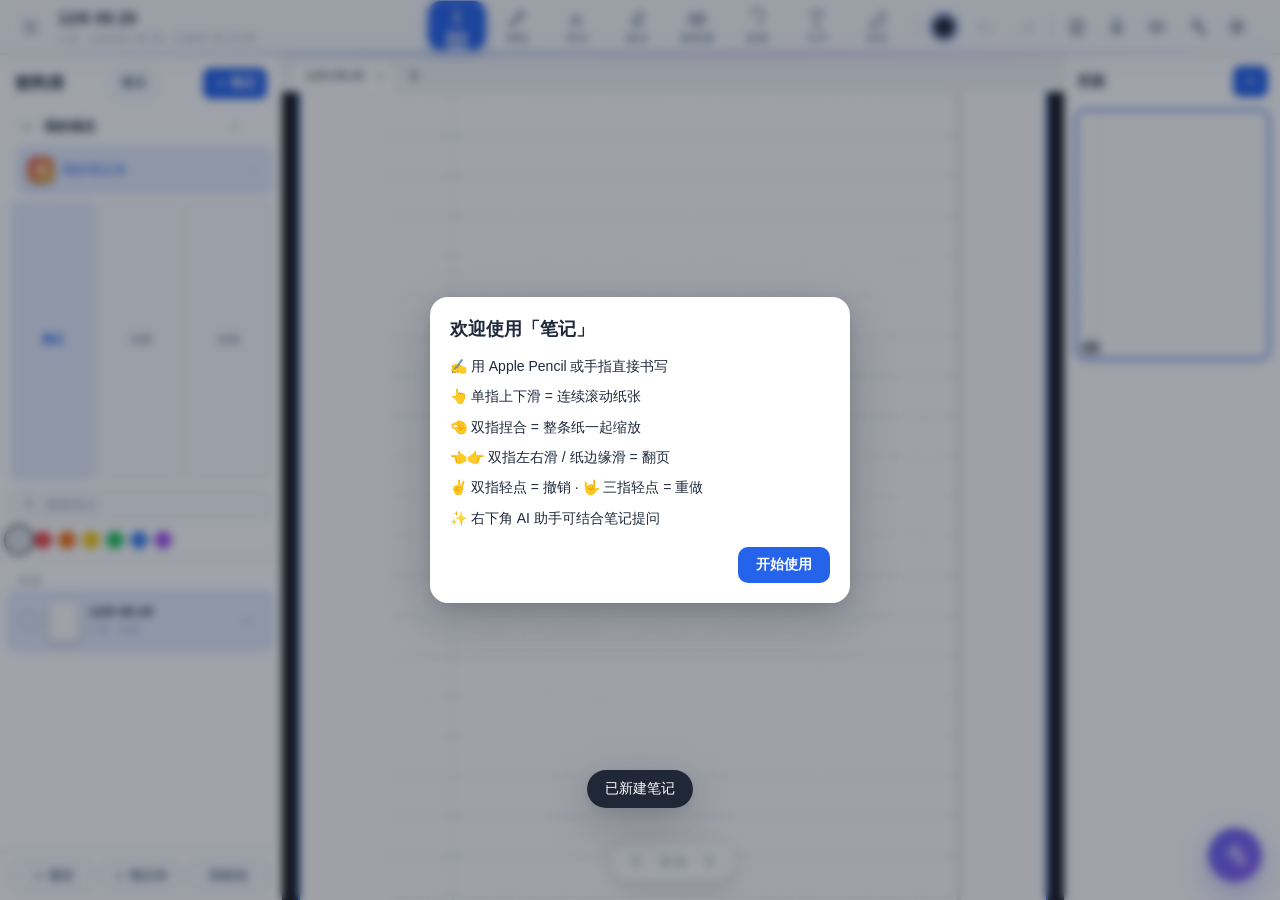
==== index.html @ 60ecf098 "v5.77 深入 Notability：导出当前页为 PDF" ====
<!DOCTYPE html>
<html lang="zh-CN">
<head>
<meta charset="UTF-8">
<meta name="viewport" content="width=device-width, initial-scale=1, maximum-scale=1, user-scalable=no, viewport-fit=cover">
<meta name="apple-mobile-web-app-capable" content="yes">
<meta name="mobile-web-app-capable" content="yes">
<meta name="apple-mobile-web-app-status-bar-style" content="black-translucent">
<meta name="apple-mobile-web-app-title" content="笔记">
<meta name="theme-color" content="#1e293b">
<link rel="manifest" href="manifest.webmanifest">
<link rel="apple-touch-icon" href="icons/apple-touch-icon.png">
<link rel="icon" type="image/svg+xml" href="icons/icon.svg">
<link rel="apple-touch-startup-image" media="(orientation: landscape) and (device-width: 1024px) and (device-height: 768px) and (-webkit-device-pixel-ratio: 2)" href="icons/splash-2048x1536.png">
<link rel="apple-touch-startup-image" media="(orientation: portrait) and (device-width: 768px) and (device-height: 1024px) and (-webkit-device-pixel-ratio: 2)" href="icons/splash-1536x2048.png">
<link rel="apple-touch-startup-image" media="(orientation: landscape) and (device-width: 1112px) and (device-height: 834px) and (-webkit-device-pixel-ratio: 2)" href="icons/splash-2224x1668.png">
<link rel="apple-touch-startup-image" media="(orientation: portrait) and (device-width: 834px) and (device-height: 1112px) and (-webkit-device-pixel-ratio: 2)" href="icons/splash-1668x2224.png">
<link rel="apple-touch-startup-image" media="(orientation: landscape) and (device-width: 1194px) and (device-height: 834px) and (-webkit-device-pixel-ratio: 2)" href="icons/splash-2388x1668.png">
<link rel="apple-touch-startup-image" media="(orientation: portrait) and (device-width: 834px) and (device-height: 1194px) and (-webkit-device-pixel-ratio: 2)" href="icons/splash-1668x2388.png">
<link rel="apple-touch-startup-image" media="(orientation: landscape) and (device-width: 1366px) and (device-height: 1024px) and (-webkit-device-pixel-ratio: 2)" href="icons/splash-2732x2048.png">
<link rel="apple-touch-startup-image" media="(orientation: portrait) and (device-width: 1024px) and (device-height: 1366px) and (-webkit-device-pixel-ratio: 2)" href="icons/splash-2048x2732.png">
<title>笔记 · 精美手写笔记</title>
<link rel="stylesheet" href="css/app.css">
</head>
<body>
<div id="app" class="app">
  <!-- ============ 顶部工具栏 ============ -->
  <header id="topbar" class="topbar">
    <div class="tb-left">
      <button id="btnLibrary" class="icon-btn" title="资料库" aria-label="资料库">
        <svg viewBox="0 0 24 24" class="ic"><path d="M4.5 6.5h15M4.5 12h11M4.5 17.5h15"/></svg>
      </button>
      <div class="tb-title">
        <div id="titleNote" class="note-title" contenteditable="false" spellcheck="false">未命名笔记</div>
        <div id="titleMeta" class="note-meta"></div>
      </div>
    </div>

    <div class="tb-tools">
      <div id="toolGroup" class="tool-group">
        <button class="tool-btn active" data-tool="ballpen" title="圆珠笔" aria-label="圆珠笔">
          <svg viewBox="0 0 24 24" class="ic"><circle cx="12" cy="5.4" r="1.5"/><path d="M12 7.4v11.2m0 0l-2.8-2.8m2.8 2.8l2.8-2.8"/></svg>
          <span class="tool-name">圆珠</span>
        </button>
        <button class="tool-btn" data-tool="pen" title="钢笔" aria-label="钢笔">
          <svg viewBox="0 0 24 24" class="ic"><path d="M4.2 19.8l1.3-4.1L16.6 4.6a2 2 0 0 1 2.8 2.8L8.3 18.5l-4.1 1.3z"/><path d="M14.8 6.7l2.5 2.5"/></svg>
          <span class="tool-name">钢笔</span>
        </button>
        <button class="tool-btn" data-tool="highlighter" title="荧光笔" aria-label="荧光笔">
          <svg viewBox="0 0 24 24" class="ic"><path d="M5.5 19l5.5-11 5.5 11M8 15h8"/></svg>
          <span class="tool-name">荧光</span>
        </button>
        <button class="tool-btn" data-tool="eraser" title="橡皮擦" aria-label="橡皮擦">
          <svg viewBox="0 0 24 24" class="ic"><path d="M15.4 4.6l4 4-9.4 9.4-4-4zM9.8 19h9.2"/></svg>
          <span class="tool-name">橡皮</span>
        </button>
        <button class="tool-btn" data-tool="pixelEraser" title="像素橡皮" aria-label="像素橡皮">
          <svg viewBox="0 0 24 24" class="ic"><path d="M4.5 7h9.5v5.5H4.5zM14 7h5.5v5.5H14zM4.5 12.5h6v5.5h-6zM10.5 12.5H19.5V18h-9z"/></svg>
          <span class="tool-name">像素擦</span>
        </button>
        <button class="tool-btn" data-tool="lasso" title="套索" aria-label="套索">
          <svg viewBox="0 0 24 24" class="ic"><path d="M4.8 8a7.2 7.2 0 0 1 14.4 0c0 3.5-2.3 6.4-5.4 7.1V18"/></svg>
          <span class="tool-name">套索</span>
        </button>
        <button class="tool-btn" data-tool="text" title="文字" aria-label="文字">
          <svg viewBox="0 0 24 24" class="ic"><path d="M5 6.8V4.8h14v2M12 4.8v14.4M8.6 19.2h6.8"/></svg>
          <span class="tool-name">文字</span>
        </button>
        <button class="tool-btn" data-tool="shape" title="形状" aria-label="形状">
          <svg viewBox="0 0 24 24" class="ic"><path d="M4.5 19.5L19.5 4.5M4.5 19.5H17M19.5 4.5V17"/></svg>
          <span class="tool-name">形状</span>
        </button>
      </div>
      <div class="tb-actions">
        <span class="tb-divider"></span>
        <button id="btnColor" class="color-btn" title="颜色与粗细" aria-label="颜色与粗细">
          <span class="color-dot" id="colorDot"></span>
        </button>
        <button id="btnUndo" class="icon-btn" title="撤销" aria-label="撤销" disabled>
          <svg viewBox="0 0 24 24" class="ic"><path d="M8.5 6.5L4 12l4.5 5.5M4.5 12h8.5a6 6 0 0 1 6 6"/></svg>
        </button>
        <button id="btnRedo" class="icon-btn" title="重做" aria-label="重做" disabled>
          <svg viewBox="0 0 24 24" class="ic"><path d="M15.5 6.5L20 12l-4.5 5.5M19.5 12H11a6 6 0 0 0-6 6"/></svg>
        </button>
        <span class="tb-divider"></span>
        <button id="btnPages" class="icon-btn" title="页面缩略图" aria-label="页面缩略图">
          <svg viewBox="0 0 24 24" class="ic"><rect x="5.5" y="4.5" width="13" height="15" rx="2.2"/><path d="M9.5 9.5h5M9.5 13.5h5M9.5 17h3"/></svg>
        </button>
        <button id="btnRec" class="icon-btn" title="录音" aria-label="录音">
          <svg viewBox="0 0 24 24" class="ic"><rect x="9" y="3.5" width="6" height="11.5" rx="3"/><path d="M5.5 11.5a6.5 6.5 0 0 0 13 0M12 18.5V21"/></svg>
        </button>
        <button id="btnReadQuick" class="icon-btn" title="朗读当前页" aria-label="朗读当前页">
          <svg viewBox="0 0 24 24" class="ic"><path d="M4 9h3l4-4v14l-4-4H4zM15 9.5a3.5 3.5 0 0 1 0 5M17.5 7a7 7 0 0 1 0 10"/></svg>
        </button>
        <button id="btnMarkup" class="icon-btn" title="批注模式" aria-label="批注模式">
          <svg viewBox="0 0 24 24" class="ic"><path d="M12 3l1.8 4.7L18.5 9.5l-4.7 1.8L12 16l-1.8-4.7L5.5 9.5l4.7-1.8z"/><path d="M18.5 15l.8 2 2 .8-2 .8-.8 2-.8-2-2-.8 2-.8z"/></svg>
        </button>
        <div class="tb-menu-wrap">
          <button id="btnMore" class="icon-btn" title="设置" aria-label="设置">
            <svg viewBox="0 0 24 24" class="ic"><circle cx="12" cy="12" r="4.9"/><circle cx="12" cy="12" r="1.6"/><path d="M12 3v1.9M12 19.1V21M3 12h1.9M19.1 12H21M5.2 5.2l1.3 1.3M17.5 17.5l1.3 1.3M18.8 5.2l-1.3 1.3M6.5 17.5l-1.3 1.3"/></svg>
          </button>
          
        </div>
      </div>
    </div>
      <div class="tb-user-wrap">
        <button id="btnUser" class="icon-btn" title="账户" aria-label="账户">
          <svg viewBox="0 0 24 24" class="ic"><circle cx="12" cy="8.2" r="3.8"/><path d="M4.8 20.2c.7-3.5 3.7-5.4 7.2-5.4s6.5 1.9 7.2 5.4"/></svg>
        </button>
        <div id="userMenu" class="menu hidden">
          <div class="user-info"><span class="user-name" id="userName"></span><span class="user-sub" id="userSub">未登录</span></div>
          <button class="menu-item" data-auth-action="login">登录 / 注册</button>
          <button class="menu-item" data-auth-action="logout">退出登录</button>
        </div>
      </div>
  </header>

  <!-- ============ 主体 ============ -->
  <div id="main" class="main">

    <!-- 资料库侧栏 -->
    <aside id="library" class="library hidden-mobile">
      <div class="lib-head">
        <span class="lib-title">资料库</span>
        <button id="btnRecent" class="mini-btn" title="最近笔记">最近</button>
        <button id="btnNewNote" class="mini-btn primary" title="新建笔记">＋ 笔记</button>
      </div>
      <div id="subjectList" class="subject-list"></div>
      <div id="noteSort" class="seg note-sort"></div>
      <div class="note-search-wrap"><svg viewBox="0 0 24 24" class="ic"><circle cx="11" cy="11" r="6.5"/><path d="M16 16l4.6 4.6"/></svg><input id="noteSearch" type="search" placeholder="搜索笔记" autocomplete="off"></div>
      <div id="tagFilter" class="tag-filter"></div>
      <div id="noteList" class="note-list"></div>
      <div class="lib-foot">
        <button id="btnNewSubject" class="mini-btn">＋ 项目</button>
        <button id="btnNewNotebook" class="mini-btn">＋ 笔记本</button>
        <button id="btnTrash" class="mini-btn">回收站</button>
      </div>
    </aside>

    <!-- 画布区 -->
    <section id="canvas-area" class="canvas-area">
      <div id="noteTabs" class="note-tabs hidden"></div>
      <div id="favoritesBar" class="favorites-bar hidden">
        <div id="favList" class="fav-list"></div>
        <button id="favAdd" class="fav-add" title="收藏当前工具" aria-label="收藏当前工具"><svg viewBox="0 0 24 24" class="ic"><path d="M12 5.5v13M5.5 12h13"/></svg></button>
        <button id="favEdit" class="fav-add" title="编辑收藏（点击可删除）" aria-label="编辑收藏"><svg viewBox="0 0 24 24" class="ic"><path d="M4 20h4l10.5-10.5a2.1 2.1 0 0 0-3-3L5 17zM13.5 6.5l3 3"/></svg></button>
      </div>
      <div id="paperHolder" class="paper-holder">
        <canvas id="viewCanvas"></canvas>
        <div id="textLayer" class="text-layer"></div>
      </div>
      <div id="emptyState" class="empty-state hidden">
        <div class="empty-icon"><svg viewBox="0 0 24 24" class="ic"><path d="M4.2 19.8l1.3-4.1L16.6 4.6a2 2 0 0 1 2.8 2.8L8.3 18.5l-4.1 1.3z"/><path d="M14.8 6.7l2.5 2.5"/></svg></div>
        <div class="empty-title">还没有笔记</div>
        <div class="empty-sub">点「＋ 笔记」新建一篇，或从左侧资料库打开</div>
        <button id="btnEmptyNew" class="mini-btn primary">＋ 新建笔记</button>
      </div>
      <div id="pageNav" class="page-nav">
        <button id="btnPrevPage" class="icon-btn sm" aria-label="上一页"><svg viewBox="0 0 24 24" class="ic"><path d="M14.5 6l-6 6 6 6"/></svg></button>
        <span id="pageIndicator">1 / 1</span>
        <button id="btnNextPage" class="icon-btn sm" aria-label="下一页"><svg viewBox="0 0 24 24" class="ic"><path d="M9.5 6l6 6-6 6"/></svg></button>
      </div>
    </section>

    <!-- 页面缩略图侧栏 -->
    <aside id="pagesPanel" class="pages-panel hidden-mobile">
      <div class="pages-head">
        <span>页面</span>
        <button id="btnAddPage" class="mini-btn primary" title="添加页面">＋</button>
      </div>
      <div id="pagesList" class="pages-list"></div>
    </aside>
  </div>

  <!-- 颜色/粗细 弹层 -->
  <div id="colorPop" class="pop hidden">
    <div id="colorSwatches" class="swatches"></div>
    <div class="width-row">
      <span class="width-label">粗细</span>
      <input id="widthSlider" type="range" min="1" max="30" step="0.5" value="5">
      <span id="widthValue" class="width-value">5</span>
    </div>
    <div class="shape-row hidden" id="shapeRow">
      <button class="shape-btn active" data-shape="line">直线</button>
      <button class="shape-btn" data-shape="rect">矩形</button>
      <button class="shape-btn" data-shape="ellipse">椭圆</button>
      <button class="shape-btn" data-shape="arrow">箭头</button>
    </div>
    <div class="style-row hidden" id="styleRow"></div>
  </div>

<div id="settingsPanel" class="settings-panel hidden">
    <div class="settings-head">
      <span class="settings-title">设置</span>
      <button id="settingsClose" class="icon-btn sm" aria-label="关闭"><svg viewBox="0 0 24 24" class="ic"><path d="M6.2 6.2l11.6 11.6M17.8 6.2L6.2 17.8"/></svg></button>
    </div>
    <div class="settings-body">
      <nav class="settings-nav">
        <button class="settings-nav-item active" data-sec="appearance">外观与布局</button>
        <button class="settings-nav-item" data-sec="tools">书写工具</button>
        <button class="settings-nav-item" data-sec="paper">纸张</button>
        <button class="settings-nav-item" data-sec="gesture">手势</button>
        <button class="settings-nav-item" data-sec="pages">页面</button>
        <button class="settings-nav-item" data-sec="data">数据与账户</button>
        <button class="settings-nav-item" data-sec="about">关于</button>
      </nav>
      <div class="settings-sections">
        <section class="settings-sec active" id="sec-appearance">
          <div class="menu-sec-title">布局</div>
          <div class="set-row"><span class="set-label">工具条位置</span><div id="toolbarPos" class="seg"></div></div>
          <div class="set-row"><span class="set-label">外观主题</span><div id="themeRow" class="seg"></div></div>
          <div class="set-row"><span class="set-label">主题色</span><div id="accentRow" class="seg accent-row"></div></div>
          <div class="menu-sec-title">界面</div>
          <label class="menu-item toggle-row"><span>收藏工具条</span><input type="checkbox" id="optFavBar"></label>
          <label class="menu-item toggle-row"><span>自动备份</span><input type="checkbox" id="optAutoBackup"></label>
          <button class="menu-item" data-action="reset-settings">恢复默认设置</button>
        </section>
        <section class="settings-sec" id="sec-tools">
          <div class="menu-sec-title">工具默认</div>
          <div class="set-row"><span class="set-label">钢笔</span><div id="penColors" class="mini-swatches"></div></div>
          <div class="set-row"><span class="set-label">荧光笔</span><div id="hlColors" class="mini-swatches"></div></div>
          <div class="set-row"><span class="set-label">圆珠笔</span><div id="ballpenColors" class="mini-swatches"></div></div>
          <div class="set-row"><span class="set-label">笔型</span><div id="penStyleRow" class="seg"></div></div>
          <div class="set-row"><span class="set-label">文字字体</span><div id="fontFamilyRow" class="seg"></div></div>
          <div class="set-row"><span class="set-label">橡皮擦</span><div id="eraserSizes" class="seg"></div></div>
          <div class="set-row"><span class="set-label">橡皮模式</span><div id="eraserMode" class="seg"></div></div>
          <div class="set-row"><span class="set-label">文字字号</span><div id="textSizeRow" class="seg"></div></div>
          <button class="menu-item" data-action="text-presets">文字样式预设…</button>
        </section>
        <section class="settings-sec" id="sec-paper">
          <div class="menu-sec-title">当前笔记纸张</div>
          <div class="set-row"><span class="set-label">行距</span><div id="spacingRow" class="seg"></div></div>
          <div class="set-row"><span class="set-label">纸张大小</span><div id="pageSizeRow" class="seg"></div></div>
          <div class="set-row" id="bgAlphaRow" style="display:none"><span class="set-label">背景透明度</span><input type="range" id="bgAlpha" min="0.2" max="1" step="0.05" value="1"></div>
          <div id="paperStyles" class="paper-row"></div>
          <div id="paperColors" class="paper-colors"></div>
          <div class="menu-sec-title">新笔记默认纸张</div>
          <div id="defaultPaperRow" class="set-row"></div>
          <div class="menu-sec-title">模板中心</div>
          <button class="menu-item" data-action="save-template">保存当前页为模板…</button>
          <button class="menu-item" data-action="templates">模板中心…</button>
          <button class="menu-item" data-action="new-from-template">用模板新建笔记…</button>
        </section>
        <section class="settings-sec" id="sec-gesture">
          <div class="menu-sec-title">手势</div>
          <div class="set-row"><span class="set-label">双指轻点</span><div id="twoFingerRow" class="seg"></div></div>
          <div class="set-row"><span class="set-label">三指轻点</span><div id="threeFingerRow" class="seg"></div></div>
          <label class="menu-item toggle-row"><span>写到页尾自动翻页</span><input type="checkbox" id="optAutoPage"></label>
          <label class="menu-item toggle-row"><span>手指书写</span><input type="checkbox" id="optFinger"></label>
        </section>
        <section class="settings-sec" id="sec-pages">
          <label class="menu-item toggle-row"><span>批注模式（专注单页）</span><input type="checkbox" id="optMarkup"></label>
          <div class="menu-sec-title">当前笔记</div>
          <button class="menu-item" data-action="add-page">添加页面</button>
          <button class="menu-item" data-action="duplicate-page">复制当前页</button>
          <button class="menu-item" data-action="copy-page-to">复制当前页到其他笔记…</button>
          <button class="menu-item danger" data-action="delete-page">删除当前页</button>
          <button class="menu-item" data-action="clear-page">清空当前页</button>
          <button class="menu-item" data-action="clear-blank-pages">删除空白页</button>
          <button class="menu-item" data-action="read-aloud">朗读当前页文字</button>
          <button class="menu-item" data-action="read-aloud-all">朗读整篇笔记</button>
          <button class="menu-item" data-action="insert-template-page">插入模板页…</button>
          <button class="menu-item" data-action="apply-template">应用模板到当前页…</button>
          <button class="menu-item" data-action="find-in-note">在笔记中查找 (Ctrl+F)…</button>
          <button class="menu-item" data-action="outline">大纲…</button>
          <div class="set-row"><span class="set-label">朗读速度</span><div id="ttsRateRow" class="seg"></div></div>
        </section>
        <section class="settings-sec" id="sec-data">
          <div class="menu-sec-title">导出 / 转移</div>
          <button class="menu-item" data-action="export-note">导出本笔记 (.note)</button>
          <button class="menu-item" data-action="export-pdf">导出为 PDF</button>
          <button class="menu-item" data-action="export-page-png">导出当前页为图片</button>
          <button class="menu-item" data-action="export-page-pdf">导出当前页为 PDF</button>
          <button class="menu-item" data-action="export-longpng">导出整篇为长图 (.png)</button>
          <button class="menu-item" data-action="export-library">导出整个资料库</button>
          <button class="menu-item" data-action="export-library-pdf">资料库导出为 PDF</button>
          <button class="menu-item" data-action="export-text">导出笔记文字 (.txt)</button>
          <button class="menu-item" data-action="export-rtf">导出为 RTF (.rtf)</button>
          <button class="menu-item" data-action="export-md">导出为 Markdown (.md)</button>
          <button class="menu-item" data-action="import">导入笔记文件…</button>
          <button class="menu-item" data-action="import-pdf">导入 PDF 标注…</button>
          <button class="menu-item" data-action="insert-image">插入图片…</button>
          <button class="menu-item" data-action="insert-camera">拍照插入</button>
          <button class="menu-item" data-action="scan-docs">扫描文档…</button>
          <button class="menu-item" data-action="present">演示模式</button>
          <button class="menu-item" data-action="insert-attach">插入附件…</button>
          <button class="menu-item" data-action="attachments">附件…</button>
          <button class="menu-item" data-action="stats">笔记统计…</button>
          <button class="menu-item" data-action="summarize">AI 总结当前笔记…</button>
          <div class="set-row ai-prompt-row"><span class="set-label">AI 角色指令</span><textarea id="aiPromptInput" class="ai-prompt-input" placeholder="可选：给 AI 设定角色，例如「你是高中数学老师，用通俗易懂的方式讲解」"></textarea></div>
          <div class="set-row" id="storageRow"><span class="set-label">本地存储</span><span class="storage-info">计算中…</span></div>
          <div class="menu-sec-title">账户与备份</div>
          <button class="menu-item" data-action="account">登录 / 注册…</button>
          <button class="menu-item" data-action="logout">退出登录</button>
          <button class="menu-item" data-action="snapshots">备份快照…</button>
        </section>
        <section class="settings-sec" id="sec-about">
          <div class="menu-sec-title">关于</div>
          <div class="set-row"><span class="set-label">版本</span><span id="appVersion" class="about-version">—</span></div>
          <button class="menu-item" data-action="about">关于「笔记」</button>
        </section>
      </div>
    </div>
  </div>
  <div id="presMode" class="pres-mode hidden">
    <div class="pres-stage" id="presStage">
      <canvas id="presCanvas"></canvas>
      <canvas id="presLaser"></canvas>
      <canvas id="presMark"></canvas>
    </div>
    <div class="pres-bar">
      <span id="presLabel">1 / 1</span>
      <span id="presClock">0:00</span>
      <div id="presColors" class="pres-colors" title="批注颜色">
        <button class="pres-swatch active" data-c="yellow" style="background:#facc15" aria-label="黄色"></button>
        <button class="pres-swatch" data-c="red" style="background:#ef4444" aria-label="红色"></button>
        <button class="pres-swatch" data-c="green" style="background:#22c55e" aria-label="绿色"></button>
        <button class="pres-swatch" data-c="blue" style="background:#3b82f6" aria-label="蓝色"></button>
        <button class="pres-swatch" data-c="white" style="background:#f8fafc" aria-label="白色"></button>
      </div>
      <button id="presPen" class="icon-btn sm" title="演示批注">✏️</button>
      <button id="presPrev" class="icon-btn sm" aria-label="上一页"><svg viewBox="0 0 24 24" class="ic"><path d="M14.5 6l-6 6 6 6"/></svg></button>
      <button id="presPlay" class="icon-btn sm" title="自动播放" aria-label="自动播放">▶</button>
      <select id="presInterval" class="pres-interval" title="播放间隔">
        <option value="3000">3s</option>
        <option value="5000" selected>5s</option>
        <option value="10000">10s</option>
      </select>
      <button id="presNext" class="icon-btn sm" aria-label="下一页"><svg viewBox="0 0 24 24" class="ic"><path d="M9.5 6l6 6-6 6"/></svg></button>
      <button id="presClose" class="icon-btn sm" aria-label="退出演示"><svg viewBox="0 0 24 24" class="ic"><path d="M6.2 6.2l11.6 11.6M17.8 6.2L6.2 17.8"/></svg></button>
    </div>
    <div id="presProgress" class="pres-progress"><div id="presProgressFill" class="pres-progress-fill"></div></div>
  </div>
  <button id="btnAI" class="ai-fab" title="AI 助手" aria-label="AI 助手"><svg viewBox="0 0 24 24" class="ic"><path d="M12 3l1.9 4.7L18.5 9.5l-4.6 1.8L12 16l-1.9-4.7L5.5 9.5l4.6-1.8z"/><path d="M18.5 14.5l.9 2.2 2.2.9-2.2.9-.9 2.2-.9-2.2-2.2-.9 2.2-.9z"/></svg></button>
  <div id="aiPanel" class="ai-panel hidden">
    <div class="ai-head">
      <span class="ai-title" id="aiTitle">DeepSeek</span>
      <span class="ai-model" id="aiModel">DeepSeek</span>
      <button id="aiClose" class="icon-btn sm" aria-label="关闭"><svg viewBox="0 0 24 24" class="ic"><path d="M6.2 6.2l11.6 11.6M17.8 6.2L6.2 17.8"/></svg></button>
    </div>
    <div class="ai-msgs" id="aiMsgs"></div>
    <div class="ai-input-row">
      <textarea id="aiInput" rows="2" placeholder="向 AI 提问，可结合当前笔记内容…"></textarea>
      <button id="aiSend" class="mini-btn primary">发送</button>
    </div>
    <p class="ai-hint">需要电脑端服务器运行，并在 ai-config.json 里配置 DeepSeek API Key</p>
  </div>  <div id="toast" class="toast"></div>
  <input type="file" id="fileInput" accept=".note,.notebook,.json,application/json" hidden>
<input type="file" id="imageInput" accept="image/*" hidden>
<input type="file" id="cameraInput" accept="image/*" capture="environment" hidden>
<input type="file" id="pdfInput" accept="application/pdf,.pdf" hidden>
<input type="file" id="attachInput" hidden>
  <div id="selBar" class="sel-bar hidden">
    <button id="selRotate" class="mini-btn">旋转</button>
    <button id="selCopy" class="mini-btn">复制</button>
    <button id="selCrop" class="mini-btn">裁剪</button>
    <button id="selExport" class="mini-btn">导出图片</button>
    <button id="selReplace" class="mini-btn">替换</button>
    <button id="selDel" class="mini-btn danger">删除</button>
    <button id="selClose" class="mini-btn">✕</button>
  </div>
  <div id="multiBar" class="multi-bar hidden">
    <span id="multiCount" class="multi-count">已选 0</span>
    <button class="mini-btn" id="multiMove">移动…</button>
    <button class="mini-btn" id="multiPin">置顶</button>
    <button class="mini-btn" id="multiTag">标签</button>
    <button class="mini-btn danger" id="multiDelete">删除</button>
    <button class="mini-btn" id="multiCancel">取消</button>
  </div>
  <div id="modalRoot"></div>
  <!-- 录音面板 -->
  <div id="recPanel" class="rec-panel hidden">
    <div class="rec-head">
      <span class="rec-title">录音</span>
      <span class="rec-summary" id="recSummary"></span>
      <button id="recClose" class="icon-btn sm" aria-label="关闭"><svg viewBox="0 0 24 24" class="ic"><path d="M6.2 6.2l11.6 11.6M17.8 6.2L6.2 17.8"/></svg></button>
    </div>
    <div class="rec-controls">
      <button id="recToggle" class="rec-btn" aria-label="开始录音">
        <svg viewBox="0 0 24 24" class="ic"><path d="M12 3.5a4 4 0 0 0-4 4v5a4 4 0 0 0 8 0v-5a4 4 0 0 0-4-4z"/><path d="M5.5 11.5a6.5 6.5 0 0 0 13 0M12 18.5V21"/></svg>
      </button>
      <div class="rec-timer" id="recTimer">0:00</div>
      <div class="rec-status" id="recStatus">未在录音</div>
    </div>
    <div class="rec-speed seg" id="recSpeed">
      <button data-s="0.5">0.5x</button>
      <button data-s="1" class="active">1x</button>
      <button data-s="1.5">1.5x</button>
      <button data-s="2">2x</button>
    </div>
    <div class="rec-list" id="recList"></div>
    <p class="rec-tip">录音保存在本机；点每段录音的导出按钮可存为音频文件（.note/.PDF 不包含音频）。</p>
  </div>
  <div id="authModal" class="modal-mask hidden">
    <div class="modal auth-modal">
      <div class="auth-tabs">
        <button class="auth-tab active" data-tab="login">登录</button>
        <button class="auth-tab" data-tab="register">注册新账号</button>
      </div>
      <div class="auth-body">
        <div id="authError" class="auth-error hidden"></div>
        <input type="text" id="authUsername" placeholder="用户名（2-20 位，可中文）" autocomplete="username" autocapitalize="none">
        <input type="password" id="authPassword" placeholder="密码（至少 6 位）" autocomplete="current-password">
        <button id="authSubmit" class="m-btn primary auth-submit">登录</button>
        <p class="auth-tip">登录后笔记将按账号分别保存到服务器，可在多台设备间同步。</p>
      </div>
    </div>
  </div>
</div>

<script src="vendor/pdfjs/pdf.min.js"></script>
<script type="module" src="js/app.js"></script>
</body>
</html>
---- css/app.css ----
﻿/* =========================================================
   笔记 Note 2 —— 样式表
   ========================================================= */
:root {
  --bg: #f3f4f6;
  --bg-elev: #ffffff;
  --bg-elev2: #f8fafc;
  --border: rgba(15, 23, 42, 0.10);
  --border-strong: rgba(15, 23, 42, 0.18);
  --text: #1e293b;
  --text-2: #64748b;
  --text-3: #94a3b8;
  --accent: #2563eb;
  --accent-soft: rgba(37, 99, 235, 0.12);
  --danger: #dc2626;
  --shadow-sm: 0 1px 2px rgba(15,23,42,.06), 0 1px 3px rgba(15,23,42,.08);
  --shadow-md: 0 6px 24px rgba(15,23,42,.14), 0 2px 6px rgba(15,23,42,.08);
  --shadow-lg: 0 16px 48px rgba(15,23,42,.22), 0 4px 12px rgba(15,23,42,.10);
  --radius: 12px;
  --topbar-h: 54px;
  --toolbar-bg: rgba(255,255,255,.72);
  --paper-shadow: 0 10px 40px rgba(15,23,42,.18), 0 2px 8px rgba(15,23,42,.10);
  --font: -apple-system, BlinkMacSystemFont, "SF Pro Text", "PingFang SC", "Hiragino Sans GB", "Microsoft YaHei", "Segoe UI", sans-serif;
}
@media (prefers-color-scheme: dark) {
  :root {
    --bg: #000000;
    --bg-elev: #121212;
    --bg-elev2: #1a1a1a;
    --border: rgba(255,255,255,0.10);
    --border-strong: rgba(255,255,255,0.18);
    --text: #e8e8ea;
    --text-2: #9ca0aa;
    --text-3: #6b6f78;
    --accent: #60a5fa;
    --accent-soft: rgba(96,165,250,.16);
    --shadow-sm: 0 1px 2px rgba(0,0,0,.6);
    --shadow-md: 0 8px 28px rgba(0,0,0,.7);
    --shadow-lg: 0 16px 48px rgba(0,0,0,.8);
    --toolbar-bg: rgba(18,18,18,.78);
    --paper-shadow: 0 12px 44px rgba(0,0,0,.75), 0 2px 10px rgba(0,0,0,.6);
  }
}
* { box-sizing: border-box; -webkit-tap-highlight-color: transparent; }
html, body { height: 100%; margin: 0; }
body {
  font-family: var(--font);
  background: var(--bg);
  color: var(--text);
  overflow: hidden;
  -webkit-user-select: none;
  user-select: none;
  -webkit-font-smoothing: antialiased;
  overscroll-behavior: none;
}
input, textarea, [contenteditable="true"] { -webkit-user-select: text; user-select: text; }
.note-title, .note-meta { -webkit-user-select: none; user-select: none; }
.note-title[contenteditable="true"] { -webkit-user-select: text; user-select: text; }
.ic { width: 22px; height: 22px; fill: none; stroke: currentColor; stroke-width: 1.9; stroke-linecap: round; stroke-linejoin: round; }
button { font-family: var(--font); border: none; background: none; color: inherit; cursor: pointer; }
button:disabled { opacity: .35; pointer-events: none; }
.hidden { display: none !important; }

/* ---------------- App 骨架 ---------------- */
.app { display: flex; flex-direction: column; height: 100dvh; }

/* ---------------- 顶栏 ---------------- */
.topbar {
  height: var(--topbar-h);
  display: flex; align-items: center; gap: 10px;
  padding: 0 12px;
  padding-top: env(safe-area-inset-top);
  background: var(--toolbar-bg);
  backdrop-filter: blur(20px) saturate(1.6);
  -webkit-backdrop-filter: blur(20px) saturate(1.6);
  border-bottom: 1px solid var(--border);
  z-index: 50;
}
.tb-left { display: flex; align-items: center; gap: 8px; min-width: 0; }
.tb-title { min-width: 0; display: flex; flex-direction: column; line-height: 1.15; }
.note-title {
  font-size: 16px; font-weight: 650; letter-spacing: .01em;
  white-space: nowrap; overflow: hidden; text-overflow: ellipsis;
  max-width: 34vw; border-radius: 6px; padding: 2px 6px; margin-left: -6px;
  outline: none;
}
.note-title:focus { background: var(--bg-elev); box-shadow: 0 0 0 2px var(--accent); }
.note-meta { font-size: 11px; color: var(--text-3); }
.tb-tools { display: flex; align-items: center; gap: 2px; margin-left: auto; }
.tool-btn {
  display: flex; flex-direction: column; align-items: center; justify-content: center;
  gap: 1px; min-width: 52px; padding: 6px 8px 4px;
  border-radius: 10px; color: var(--text-2); transition: background .15s, color .15s, transform .1s;
}
.tool-btn:active { transform: scale(.94); }
.tool-btn .tool-name { font-size: 10px; font-weight: 600; }
.tool-btn.active { background: var(--accent-soft); color: var(--accent); }
.tool-btn.active .tool-name { color: var(--accent); }
.icon-btn {
  width: 38px; height: 38px; display: inline-flex; align-items: center; justify-content: center;
  border-radius: 10px; color: var(--text-2); transition: background .15s, color .15s, transform .1s;
}
.icon-btn:hover { background: var(--accent-soft); color: var(--text); }
.icon-btn:active { transform: scale(.92); }
.icon-btn.sm { width: 32px; height: 32px; }
.color-btn { width: 42px; height: 38px; display: inline-flex; align-items: center; justify-content: center; border-radius: 10px; }
.color-btn:hover { background: var(--accent-soft); }
.color-dot { width: 22px; height: 22px; border-radius: 50%; box-shadow: inset 0 0 0 1.5px rgba(0,0,0,.12), 0 1px 3px rgba(0,0,0,.25); }
.tb-divider { width: 1px; height: 24px; background: var(--border-strong); margin: 0 4px; }

/* 下拉菜单 */
.tb-menu-wrap { position: relative; }
.menu {
  position: absolute; right: 0; top: calc(100% + 8px);
  min-width: 240px; padding: 8px;
  background: var(--bg-elev); border: 1px solid var(--border);
  border-radius: 14px; box-shadow: var(--shadow-lg);
  z-index: 200;
  animation: pop .16s ease;
}
@keyframes pop { from { opacity: 0; transform: translateY(-6px) scale(.97); } to { opacity: 1; transform: none; } }
.menu-sec-title { font-size: 11px; font-weight: 700; color: var(--text-3); letter-spacing: .08em; padding: 10px 10px 4px; }
.menu-item {
  display: flex; align-items: center; gap: 8px; width: 100%;
  padding: 9px 10px; border-radius: 8px; font-size: 14px; color: var(--text);
  text-align: left;
}
.menu-item:hover { background: var(--accent-soft); }
.menu-item.danger { color: var(--danger); }
.menu-item.toggle-row { justify-content: space-between; }
.menu-item input[type=checkbox] { width: 40px; height: 22px; accent-color: var(--accent); }

/* ---------------- 主体 ---------------- */
.main { flex: 1; display: flex; min-height: 0; }

/* ---------------- 资料库侧栏 ---------------- */
.library {
  width: 282px; flex: none; display: flex; flex-direction: column;
  background: var(--bg-elev); border-right: 1px solid var(--border);
  z-index: 20;
}
.lib-head { display: flex; align-items: center; justify-content: space-between; padding: 14px 14px 6px; }
.lib-title { font-size: 17px; font-weight: 700; }
.mini-btn {
  padding: 6px 10px; border-radius: 8px; font-size: 12.5px; font-weight: 600;
  color: var(--text-2); background: var(--bg-elev2); border: 1px solid var(--border);
  transition: background .15s;
}
.mini-btn:hover { background: var(--accent-soft); color: var(--accent); }
.mini-btn.primary { background: var(--accent); color: #fff; border-color: transparent; }
.mini-btn.primary:hover { filter: brightness(1.08); color: #fff; }
.subject-list { flex: 0 1 auto; overflow-y: auto; padding: 4px 8px; min-height: 0; }
.subject { margin-bottom: 2px; }
.subject-head {
  display: flex; align-items: center; gap: 6px; width: 100%;
  padding: 7px 8px; border-radius: 8px; font-size: 13px; font-weight: 650; color: var(--text);
}
.subject-head:hover { background: var(--bg-elev2); }
.subject-head .chev { transition: transform .18s; color: var(--text-3); }
.subject-head.open .chev { transform: rotate(90deg); }
.subject-head .subj-name { flex: 1; text-align: left; overflow: hidden; text-overflow: ellipsis; white-space: nowrap; }
.subject-head .subj-count { font-size: 11px; color: var(--text-3); font-weight: 500; }
.notebooks { padding-left: 8px; }
.notebook {
  display: flex; align-items: center; gap: 8px; width: 100%;
  padding: 6px 8px; border-radius: 8px; font-size: 13px; color: var(--text-2);
}
.notebook:hover { background: var(--bg-elev2); color: var(--text); }
.notebook.active { background: var(--accent-soft); color: var(--accent); font-weight: 600; }
.notebook .nb-icon { width: 26px; height: 26px; border-radius: 7px; background: linear-gradient(135deg,#38bdf8,#6366f1); display: inline-flex; align-items: center; justify-content: center; color: #fff; font-size: 12px; font-weight: 700; flex: none; }
.nb-name { flex: 1; text-align: left; overflow: hidden; text-overflow: ellipsis; white-space: nowrap; }
.note-list { flex: 1; overflow-y: auto; padding: 6px 8px 10px; border-top: 1px solid var(--border); min-height: 80px; }
.note-item {
  display: flex; flex-direction: column; gap: 3px; width: 100%;
  padding: 9px 10px; border-radius: 10px; text-align: left; margin-bottom: 2px;
  border: 1px solid transparent;
}
.note-item:hover { background: var(--bg-elev2); }
.note-item.active { background: var(--accent-soft); border-color: rgba(37,99,235,.25); }
.note-item .ni-title { font-size: 13.5px; font-weight: 600; overflow: hidden; text-overflow: ellipsis; white-space: nowrap; }
.note-item .ni-meta { font-size: 11px; color: var(--text-3); }
.lib-foot { display: flex; gap: 6px; padding: 8px 12px; border-top: 1px solid var(--border); }
.lib-foot .mini-btn { flex: 1; }

/* ---------------- 画布区 ---------------- */
.canvas-area { flex: 1; display: flex; flex-direction: column; position: relative; min-width: 0; background: var(--bg); }
.paper-holder {
  flex: 1; position: relative; overflow: hidden; touch-action: none;
  display: flex; align-items: center; justify-content: center;
}
#viewCanvas { position: absolute; inset: 0; width: 100%; height: 100%; touch-action: none; }
.text-layer { position: absolute; inset: 0; pointer-events: none; z-index: 5; }
.tts-hl { position: absolute; border-radius: 6px; background: rgba(250,204,21,.32); box-shadow: 0 0 0 1.5px rgba(250,204,21,.55); pointer-events: none; animation: ttsPulse 1.1s ease-in-out infinite; }
@keyframes ttsPulse { 0%,100% { opacity: .5; } 50% { opacity: 1; } }
.text-edit {
  position: absolute; pointer-events: auto;
  background: transparent; border: 1.5px dashed rgba(37,99,235,.55); border-radius: 4px;
  font-family: var(--font); outline: none; resize: none;
  -webkit-user-select: text; user-select: text;
  box-shadow: 0 0 0 3px rgba(37,99,235,.12);
}
.page-nav {
  position: absolute; bottom: 18px; left: 50%; transform: translateX(-50%);
  display: flex; align-items: center; gap: 8px;
  background: var(--toolbar-bg); backdrop-filter: blur(20px) saturate(1.6);
  -webkit-backdrop-filter: blur(20px) saturate(1.6);
  border: 1px solid var(--border); border-radius: 999px; padding: 4px 10px;
  box-shadow: var(--shadow-md); z-index: 30;
  font-size: 13px; font-weight: 600; color: var(--text-2);
  opacity: .92; transform: translateX(-50%) translateY(0); transition: opacity .25s, transform .25s;
}
.canvas-area:hover .page-nav { opacity: 1; }

/* 放大镜已移除 */

/* ---------------- 页面缩略图 ---------------- */
.pages-panel {
  width: 216px; flex: none; display: flex; flex-direction: column;
  background: var(--bg-elev); border-left: 1px solid var(--border); z-index: 20;
}
.pages-head { display: flex; align-items: center; justify-content: space-between; padding: 12px 12px 6px; }
.pages-head span { font-size: 14px; font-weight: 700; }
.pages-list { flex: 1; overflow-y: auto; padding: 6px 10px 14px; display: flex; flex-direction: column; gap: 10px; }
.page-thumb {
  position: relative; border: none; padding: 0; background: var(--bg-elev2);
  border-radius: 8px; overflow: hidden; box-shadow: var(--shadow-sm);
  border: 2px solid transparent; transition: border-color .15s, transform .1s;
}
.page-thumb.active { border-color: var(--accent); }
.page-thumb:active { transform: scale(.97); }
.page-thumb canvas { display: block; width: 100%; height: auto; }
.page-thumb .pt-num {
  position: absolute; bottom: 4px; left: 5px; font-size: 10px; font-weight: 700;
  color: #fff; background: rgba(15,23,42,.55); padding: 1px 6px; border-radius: 999px;
}

/* ---------------- 弹层 / 颜色 ---------------- */
.pop {
  position: absolute; top: calc(var(--topbar-h) + 8px); right: 12px;
  background: var(--bg-elev); border: 1px solid var(--border);
  border-radius: 14px; box-shadow: var(--shadow-lg); padding: 12px;
  z-index: 150; min-width: 232px; animation: pop .16s ease;
}
.swatches { display: grid; grid-template-columns: repeat(7, 1fr); gap: 8px; }
.swatch {
  width: 26px; height: 26px; border-radius: 50%; border: 2px solid rgba(0,0,0,.12);
  display: flex; align-items: center; justify-content: center; transition: transform .1s;
}
.swatch.cust { border: 1.5px dashed rgba(0,0,0,.25); background: conic-gradient(red, yellow, lime, cyan, blue, magenta, red); position: relative; overflow: hidden; }
.swatch.cust input { position: absolute; inset: 0; opacity: 0; cursor: pointer; }
.swatch.active { box-shadow: 0 0 0 2px var(--bg-elev), 0 0 0 4px var(--accent); transform: scale(1.06); }
.swatch .check { color: #fff; width: 13px; height: 13px; filter: drop-shadow(0 1px 1px rgba(0,0,0,.4)); }
.width-row { display: flex; align-items: center; gap: 10px; margin-top: 14px; }
.width-label { font-size: 12px; color: var(--text-2); font-weight: 600; }
.width-row input[type=range] { flex: 1; accent-color: var(--accent); }
.width-value { font-size: 12px; color: var(--text-2); min-width: 22px; text-align: right; }
.shape-row { display: grid; grid-template-columns: repeat(4, 1fr); gap: 6px; margin-top: 12px; }
.shape-btn { padding: 6px 4px; font-size: 12px; border-radius: 8px; color: var(--text-2); background: var(--bg-elev2); border: 1px solid var(--border); }
.shape-btn.active { background: var(--accent-soft); color: var(--accent); border-color: transparent; }

/* 纸张选择 */
.paper-row { display: flex; gap: 8px; padding: 4px 10px 8px; }
.paper-style {
  width: 46px; height: 56px; border-radius: 8px; border: 2px solid var(--border);
  background: #fff; position: relative; overflow: hidden; transition: transform .1s;
}
.paper-style.active { border-color: var(--accent); box-shadow: 0 0 0 2px var(--accent-soft); }
.paper-style:active { transform: scale(.94); }
.paper-style .lines { position: absolute; inset: 0; background: repeating-linear-gradient(transparent 0 14px, rgba(147,197,253,.8) 14px 15px); }
.paper-style .grid { position: absolute; inset: 0; background-image: linear-gradient(rgba(147,197,253,.7) 1px, transparent 1px), linear-gradient(90deg, rgba(147,197,253,.7) 1px, transparent 1px); background-size: 10px 10px; }
.paper-style .dots { position: absolute; inset: 0; background-image: radial-gradient(rgba(147,197,253,.9) 1.2px, transparent 1.4px); background-size: 12px 12px; }
.paper-style .checks { position: absolute; inset: 0; background: repeating-linear-gradient(transparent 0 11px, rgba(147,197,253,.55) 11px 12px); }
.paper-style .checks::before { content: ''; position: absolute; left: 5px; top: 4px; width: 7px; height: 7px; border: 1.5px solid rgba(147,197,253,.9); border-radius: 2px; }
.paper-style .planners { position: absolute; inset: 0; background-image: linear-gradient(90deg, rgba(147,197,253,.5) 1px, transparent 1px); background-size: 12px 100%; }
.paper-style .planners::before { content: ''; position: absolute; left: 0; right: 0; top: 7px; height: 1px; background: rgba(147,197,253,.7); }
.paper-style .storys { position: absolute; inset: 0; background: repeating-linear-gradient(transparent 0 24px, rgba(147,197,253,.5) 24px 25px); }
.paper-style .storys::before { content: ''; position: absolute; left: 0; right: 0; top: 24px; bottom: 24px; border: 1px solid rgba(147,197,253,.7); }
.paper-style .musics { position: absolute; inset: 0; background: repeating-linear-gradient(transparent 0 8px, rgba(147,197,253,.6) 8px 9px, transparent 9px 22px); }
.paper-style .legals { position: absolute; inset: 0; background: repeating-linear-gradient(transparent 0 11px, rgba(147,197,253,.55) 11px 12px); }
.paper-colors { display: flex; gap: 8px; padding: 0 10px 8px; }
.paper-color { width: 26px; height: 26px; border-radius: 50%; border: 2px solid rgba(0,0,0,.14); }
.paper-color.active { box-shadow: 0 0 0 2px var(--bg-elev), 0 0 0 4px var(--accent); }
.paper-color.cust { position: relative; overflow: hidden; background: conic-gradient(#fff, #ffd, #ffe0d0, #e6f4ff, #f0e8ff, #fff); border: 1.5px dashed rgba(0,0,0,.25); }
.paper-color.cust input { position: absolute; inset: 0; opacity: 0; cursor: pointer; }

/* ---------------- 提示 ---------------- */
.toast {
  position: fixed; bottom: 92px; left: 50%; transform: translateX(-50%) translateY(16px);
  background: rgba(15,23,42,.88); color: #fff; font-size: 13.5px; font-weight: 500;
  padding: 10px 18px; border-radius: 999px; box-shadow: var(--shadow-lg);
  opacity: 0; pointer-events: none; transition: opacity .25s, transform .25s; z-index: 500;
  backdrop-filter: blur(10px); max-width: 82vw; text-align: center;
}
.toast.show { opacity: 1; transform: translateX(-50%) translateY(0); }

/* ---------------- 模态框 ---------------- */
.modal-mask {
  position: fixed; inset: 0; background: rgba(15,23,42,.4); backdrop-filter: blur(4px);
  display: flex; align-items: center; justify-content: center; z-index: 400; animation: fade .18s ease;
}
@keyframes fade { from { opacity: 0; } to { opacity: 1; } }
.modal {
  width: min(420px, 90vw); max-height: 80vh; overflow-y: auto;
  background: var(--bg-elev); border-radius: 18px; box-shadow: var(--shadow-lg);
  padding: 20px; animation: pop .18s ease;
}
.modal h3 { margin: 0 0 14px; font-size: 18px; }
.modal .m-desc { font-size: 13px; color: var(--text-2); line-height: 1.6; margin-bottom: 14px; }
.modal input[type=text], .modal input[type=file] {
  width: 100%; padding: 10px 12px; border-radius: 10px; font-size: 15px;
  border: 1px solid var(--border-strong); background: var(--bg-elev2); color: var(--text);
  font-family: var(--font); outline: none;
}
.modal input:focus { border-color: var(--accent); box-shadow: 0 0 0 3px var(--accent-soft); }
.modal .m-btns { display: flex; justify-content: flex-end; gap: 8px; margin-top: 18px; }
.modal .m-btn { padding: 9px 18px; border-radius: 10px; font-size: 14px; font-weight: 600; }
.m-btn.primary { background: var(--accent); color: #fff; }
.m-btn.ghost { background: var(--bg-elev2); color: var(--text); border: 1px solid var(--border); }

/* 桌面端侧栏开关 */
body.no-library .library { display: none; }
body.no-pages .pages-panel { display: none; }

/* ---------------- 响应式 ---------------- */
@media (max-width: 820px) {
  .library { position: absolute; inset: 0 auto 0 0; width: min(320px, 86vw); box-shadow: var(--shadow-lg); transition: transform .22s ease; transform: translateX(0); }
  .library.hidden-mobile { transform: translateX(-105%); }
  .pages-panel { position: absolute; inset: 0 0 0 auto; width: min(260px, 78vw); box-shadow: var(--shadow-lg); transition: transform .22s ease; }
  .pages-panel.hidden-mobile { transform: translateX(105%); }
  .tool-btn { min-width: 46px; }
  .tool-btn .tool-name { display: none; }
  .note-title { max-width: 42vw; }
}
/* 桌面端侧栏默认显示 */




/* ---------------- 账户 / 认证 ---------------- */
.tb-user-wrap { position: relative; margin-left: 2px; }
.user-info { display: flex; flex-direction: column; gap: 2px; padding: 10px 12px; border-bottom: 1px solid var(--border); margin-bottom: 4px; }
.user-name { font-size: 14px; font-weight: 650; }
.user-sub { font-size: 11px; color: var(--text-3); }
.auth-modal { width: min(360px, 90vw); }
.auth-tabs { display: flex; gap: 4px; background: var(--bg-elev2); padding: 4px; border-radius: 10px; margin-bottom: 14px; }
.auth-tab { flex: 1; padding: 8px 0; border-radius: 8px; font-size: 14px; font-weight: 600; color: var(--text-2); transition: background .15s, color .15s; }
.auth-tab.active { background: var(--bg-elev); color: var(--accent); box-shadow: var(--shadow-sm); }
.auth-body { display: flex; flex-direction: column; gap: 10px; }
.auth-body input {
  width: 100%; padding: 11px 12px; border-radius: 10px; font-size: 15px;
  border: 1px solid var(--border-strong); background: var(--bg-elev2); color: var(--text);
  font-family: var(--font); outline: none;
}
.auth-body input:focus { border-color: var(--accent); box-shadow: 0 0 0 3px var(--accent-soft); }
.auth-submit { width: 100%; padding: 11px 0; font-size: 15px; }
.auth-error { font-size: 13px; color: var(--danger); background: rgba(220,38,38,.08); border: 1px solid rgba(220,38,38,.25); padding: 8px 12px; border-radius: 8px; }
.auth-tip { font-size: 12px; color: var(--text-3); line-height: 1.6; margin: 2px 0 0; }

/* ============ 高级风格精修 ============ */
.topbar {
  background: var(--toolbar-bg);
  backdrop-filter: blur(28px) saturate(1.8);
  -webkit-backdrop-filter: blur(28px) saturate(1.8);
  border-bottom: 1px solid var(--border);
  box-shadow: 0 4px 20px rgba(15,23,42,.05);
}
.tool-btn { position: relative; border-radius: 12px; }
.tool-btn:hover { background: var(--bg-elev2); color: var(--text); }
.tool-btn.active { background: var(--accent-soft); color: var(--accent); }
.tool-btn.active::after {
  content: ''; position: absolute; bottom: 1px; left: 50%; transform: translateX(-50%);
  width: 18px; height: 3px; border-radius: 2px; background: var(--accent);
}
.icon-btn { border-radius: 12px; }
.color-dot {
  box-shadow: 0 0 0 2px var(--bg-elev), 0 0 0 3.5px var(--accent), 0 1px 4px rgba(0,0,0,.3);
}
.note-title { font-weight: 700; letter-spacing: .01em; }
.menu, .pop { border-radius: 16px; }
.page-thumb { border-radius: 10px; }
.paper-holder { background: radial-gradient(1200px 600px at 50% 0%, rgba(255,255,255,.25), transparent 60%); }



/* ============ Notability 对齐：工具栏布局 ============ */
.tool-group { display: inline-flex; align-items: center; gap: 2px; }
.tb-tools { display: flex; align-items: center; gap: 6px; margin-left: auto; }
.tb-actions { display: flex; align-items: center; gap: 2px; }

/* 左侧竖排（Notability 风格，默认） */
body.toolbar-left #toolGroup {
  position: fixed; left: 8px; top: 50%; transform: translateY(-50%);
  flex-direction: column; padding: 10px 6px; border-radius: 18px;
  background: var(--toolbar-bg);
  backdrop-filter: blur(24px) saturate(1.6);
  -webkit-backdrop-filter: blur(24px) saturate(1.6);
  border: 1px solid var(--border); box-shadow: var(--shadow-md); z-index: 60;
}
body.toolbar-left .tool-btn { min-width: 44px; padding: 9px 6px; }
body.toolbar-left .tool-name { display: none; }
body.toolbar-left .tb-tools { gap: 8px; }

/* 底部悬浮 */
body.toolbar-bottom #toolGroup {
  position: fixed; left: 50%; bottom: 18px; transform: translateX(-50%);
  flex-direction: row; padding: 6px 10px; border-radius: 999px;
  background: var(--toolbar-bg);
  backdrop-filter: blur(24px) saturate(1.6);
  -webkit-backdrop-filter: blur(24px) saturate(1.6);
  border: 1px solid var(--border); box-shadow: var(--shadow-md); z-index: 60;
}
body.toolbar-bottom .tool-btn { min-width: 46px; padding: 8px 8px 6px; }
body.toolbar-bottom .tool-name { display: none; }

/* 窄屏：JS 已回退 top，这里兜底 */
@media (max-width: 560px) {
  body.toolbar-left #toolGroup, body.toolbar-bottom #toolGroup {
    position: static; transform: none; flex-direction: row; padding: 0;
    background: none; border: none; box-shadow: none; backdrop-filter: none;
  }
  body.toolbar-left .tool-name, body.toolbar-bottom .tool-name { display: block; }
}

/* ============ 设置面板 ============ */
.settings-menu { width: 300px; max-height: 74vh; overflow-y: auto; }
.set-row { display: flex; align-items: center; gap: 8px; padding: 5px 10px; }
.set-label { font-size: 12px; color: var(--text-2); min-width: 52px; font-weight: 600; flex: none; }
.mini-swatches { display: flex; flex-wrap: wrap; gap: 5px; flex: 1; }
.mini-swatches .swatch { width: 19px; height: 19px; }
.seg { display: flex; gap: 4px; flex: 1; }
.seg button { flex: 1; padding: 5px 4px; font-size: 11.5px; border-radius: 8px; color: var(--text-2); background: var(--bg-elev2); border: 1px solid var(--border); }
.seg button.active { background: var(--accent-soft); color: var(--accent); border-color: transparent; font-weight: 600; }
#defaultPaperRow .paper-style { width: 36px; height: 44px; }
#defaultPaperRow .paper-colors { padding: 0; }

/* ============ 资料库封面 ============ */
.note-item { flex-direction: row; align-items: center; gap: 10px; }
.ni-cover {
  width: 30px; height: 40px; border-radius: 6px; flex: none; position: relative;
  box-shadow: var(--shadow-sm); border: 1px solid rgba(0,0,0,.07); overflow: hidden;
}
.ni-cover canvas { width: 100%; height: 100%; display: block; border-radius: 6px; }
.ni-text { display: flex; flex-direction: column; gap: 3px; min-width: 0; flex: 1; }

/* 底部工具条布局：翻页条上移避免重叠 */
body.toolbar-bottom .page-nav { bottom: 92px; }

/* =========================================================
   酷炫 UI 升级 v4.2
   ========================================================= */
:root {
  --font-display: "SF Pro Rounded", "Arial Rounded MT Bold", -apple-system, BlinkMacSystemFont, "PingFang SC", "Hiragino Sans GB", "Microsoft YaHei", sans-serif;
  --accent-grad: linear-gradient(135deg, #2563eb, #7c3aed);
  --accent-grad-2: linear-gradient(135deg, #0ea5e9, #6366f1, #a855f7);
  --accent-grad-soft: linear-gradient(135deg, rgba(37,99,235,.16), rgba(124,58,237,.16));
  --glass: rgba(255,255,255,.66);
}
@media (prefers-color-scheme: dark) {
  :root { --glass: rgba(30,41,59,.66); }
}

/* 顶栏：渐变玻璃 + 辉光 */
.topbar {
  background: linear-gradient(180deg, var(--glass), rgba(255,255,255,.45));
  backdrop-filter: blur(30px) saturate(1.9);
  -webkit-backdrop-filter: blur(30px) saturate(1.9);
  box-shadow: 0 1px 0 rgba(255,255,255,.4) inset, 0 8px 30px rgba(37,99,235,.08), 0 1px 0 rgba(15,23,42,.04);
}
@media (prefers-color-scheme: dark) {
  .topbar { background: linear-gradient(180deg, rgba(12,12,12,.85), rgba(0,0,0,.6)); box-shadow: 0 1px 0 rgba(255,255,255,.06) inset, 0 8px 30px rgba(0,0,0,.45); }
}
.topbar::after {
  content: ''; position: absolute; left: 0; right: 0; bottom: -1px; height: 2px;
  background: linear-gradient(90deg, transparent, rgba(37,99,235,.55), rgba(168,85,247,.55), transparent);
  pointer-events: none;
}

/* 字体 */
.note-title { font-family: var(--font-display); font-weight: 800; letter-spacing: .015em; }
.note-meta { letter-spacing: .03em; }
.tb-title { gap: 2px; }

/* 工具按钮：图标 + 名字（三种布局都显示），选中渐变发光 */
.tool-btn { min-width: 58px; padding: 6px 8px 5px; border-radius: 13px; gap: 2px; position: relative; transition: background .18s, transform .12s, box-shadow .18s; }
.tool-btn .ic { width: 22px; height: 22px; transition: transform .16s ease; }
.tool-btn:hover { background: var(--accent-grad-soft); transform: translateY(-1px); }
.tool-btn:hover .ic { transform: scale(1.1); }
.tool-btn .tool-name { font-size: 10.5px; font-weight: 700; letter-spacing: .04em; color: var(--text-3); }
.tool-btn.active {
  background: var(--accent-grad); color: #fff;
  box-shadow: 0 6px 18px rgba(37,99,235,.35), 0 2px 6px rgba(124,58,237,.25);
  transform: translateY(-1px);
}
.tool-btn.active .tool-name { color: rgba(255,255,255,.95); text-shadow: 0 1px 2px rgba(0,0,0,.2); }
.tool-btn.active .ic { filter: drop-shadow(0 1px 2px rgba(0,0,0,.3)); }
.tool-btn.active::after { background: rgba(255,255,255,.95); width: 22px; height: 3px; bottom: 1px; box-shadow: 0 0 6px rgba(255,255,255,.8); }

/* 左侧 / 底部布局：显示工具名 */
body.toolbar-left .tool-btn, body.toolbar-bottom .tool-btn { min-width: 60px; }
body.toolbar-left .tool-name, body.toolbar-bottom .tool-name { display: block; }
body.toolbar-left #toolGroup { padding: 10px 8px; border-radius: 20px; }
body.toolbar-bottom #toolGroup { padding: 6px 12px; }
body.toolbar-bottom .tool-btn { padding: 7px 10px 5px; }

/* 窄屏也保留工具名（更小） */
@media (max-width: 820px) {
  .tool-btn .tool-name { display: block; font-size: 9.5px; }
  .tool-btn { min-width: 52px; }
  .tool-btn.active { transform: none; }
}

/* 图标按钮精修 */
.icon-btn { border-radius: 12px; transition: background .15s, transform .12s, box-shadow .15s; }
.icon-btn:hover { background: var(--accent-grad-soft); color: var(--accent); transform: translateY(-1px); }
.icon-btn:active { transform: scale(.9); }

/* 颜色圆点 */
.color-btn { border-radius: 12px; }
.color-dot { box-shadow: 0 0 0 2.5px var(--bg-elev), 0 0 0 4px var(--accent), 0 2px 6px rgba(0,0,0,.3); transition: transform .15s; }
.color-btn:hover .color-dot { transform: rotate(30deg) scale(1.08); }

/* 菜单与弹层：玻璃 + 渐变描边 */
.menu, .pop {
  background: var(--bg-elev);
  backdrop-filter: blur(24px) saturate(1.5);
  -webkit-backdrop-filter: blur(24px) saturate(1.5);
  box-shadow: 0 24px 60px rgba(15,23,42,.22), 0 6px 20px rgba(37,99,235,.10), 0 0 0 1px rgba(37,99,235,.08);
  border-radius: 18px;
}
.menu-sec-title { letter-spacing: .12em; }

/* 资料库 */
.subject-head, .notebook { border-radius: 10px; transition: background .15s; }
.notebook .nb-icon { box-shadow: 0 3px 10px rgba(15,23,42,.18); transition: transform .15s; }
.notebook:hover .nb-icon { transform: scale(1.08) rotate(-4deg); }
.note-item { transition: background .15s, transform .12s, box-shadow .15s; }
.note-item:hover { transform: translateX(2px); box-shadow: var(--shadow-sm); }
.ni-cover { box-shadow: 0 3px 10px rgba(15,23,42,.16); }

/* 页面缩略图 */
.page-thumb { box-shadow: var(--shadow-sm); transition: transform .15s, box-shadow .15s; }
.page-thumb:hover { transform: translateY(-2px); box-shadow: var(--shadow-md); }

/* 纸张投影更柔和高级 */
.paper-holder { background: radial-gradient(1000px 500px at 50% -5%, rgba(120,160,255,.10), transparent 60%), var(--bg); }

/* 滚动条 */
::-webkit-scrollbar { width: 8px; height: 8px; }
::-webkit-scrollbar-thumb { background: rgba(120,130,160,.35); border-radius: 99px; }
::-webkit-scrollbar-track { background: transparent; }

/* ============ 录音面板 ============ */
.rec-panel {
  position: fixed; left: 50%; bottom: 20px; transform: translateX(-50%);
  width: min(420px, 92vw); z-index: 120;
  background: var(--bg-elev); border: 1px solid var(--border);
  border-radius: 22px; box-shadow: 0 24px 70px rgba(15,23,42,.3), 0 0 0 1px rgba(37,99,235,.08);
  padding: 16px 18px 14px;
  backdrop-filter: blur(24px) saturate(1.5);
  -webkit-backdrop-filter: blur(24px) saturate(1.5);
  animation: pop .2s ease;
}
.rec-head { display: flex; align-items: center; justify-content: space-between; margin-bottom: 10px; }
.rec-title { font-family: var(--font-display); font-weight: 800; font-size: 16px; }
.rec-controls { display: flex; align-items: center; gap: 14px; }
.rec-btn {
  width: 54px; height: 54px; border-radius: 50%; flex: none;
  background: var(--accent-grad); color: #fff;
  display: flex; align-items: center; justify-content: center;
  box-shadow: 0 8px 22px rgba(37,99,235,.4);
  transition: transform .15s, box-shadow .15s;
}
.rec-btn:hover { transform: scale(1.06); }
.rec-btn.recording { background: linear-gradient(135deg, #ef4444, #dc2626); box-shadow: 0 8px 22px rgba(220,38,38,.45); animation: recPulse 1.2s ease infinite; }
@keyframes recPulse { 0%,100% { box-shadow: 0 0 0 0 rgba(220,38,38,.5); } 50% { box-shadow: 0 0 0 12px rgba(220,38,38,0); } }
.rec-timer { font-family: var(--font-display); font-size: 22px; font-weight: 800; font-variant-numeric: tabular-nums; letter-spacing: .04em; }
.rec-status { font-size: 12px; color: var(--text-2); }
.rec-status.live { color: #dc2626; font-weight: 700; }
.rec-list { margin-top: 12px; max-height: 200px; overflow-y: auto; display: flex; flex-direction: column; gap: 6px; }
.rec-item {
  display: flex; align-items: center; gap: 10px; padding: 8px 10px;
  background: var(--bg-elev2); border: 1px solid var(--border); border-radius: 12px;
}
.rec-item .rec-play {
  width: 34px; height: 34px; border-radius: 50%; flex: none;
  background: var(--accent-grad); color: #fff; display: flex; align-items: center; justify-content: center;
}
.rec-item .rec-name { flex: 1; font-size: 13px; font-weight: 600; overflow: hidden; text-overflow: ellipsis; white-space: nowrap; }
.rec-item .rec-dur { font-size: 11.5px; color: var(--text-3); font-variant-numeric: tabular-nums; }
.rec-item .rec-exp { color: var(--text-3); padding: 6px; border-radius: 8px; }
.rec-item .rec-exp:hover { color: var(--accent); background: rgba(96,165,250,.12); }
.rec-item .rec-del { color: var(--text-3); padding: 6px; border-radius: 8px; }
.rec-item .rec-del:hover { color: var(--danger); background: rgba(220,38,38,.1); }
.rec-empty { font-size: 12.5px; color: var(--text-3); text-align: center; padding: 14px 0; }
.rec-tip { margin: 10px 0 0; font-size: 11px; color: var(--text-3); text-align: center; }




/* 笔记项操作菜单 */
.note-item { cursor: pointer; }
.ni-more {
  flex: none; width: 30px; height: 30px; display: inline-flex; align-items: center; justify-content: center;
  border-radius: 8px; color: var(--text-3); opacity: .5; transition: opacity .15s, background .15s, color .15s;
}
.note-item:hover .ni-more { opacity: 1; }
.ni-more:hover { background: var(--accent-soft); color: var(--accent); opacity: 1; }
.ni-menu { min-width: 150px; z-index: 300; }
.ni-menu .menu-item { gap: 8px; }

/* ============ 体验优化：空状态 + 搜索 ============ */
.empty-state {
  position: absolute; inset: 0; z-index: 25;
  display: flex; flex-direction: column; align-items: center; justify-content: center; gap: 10px;
  pointer-events: none; text-align: center;
}
.empty-state .empty-icon {
  width: 72px; height: 72px; border-radius: 24px;
  background: var(--accent-grad); color: #fff;
  display: flex; align-items: center; justify-content: center;
  box-shadow: 0 12px 30px rgba(37,99,235,.35);
  margin-bottom: 6px;
}
.empty-state .empty-icon .ic { width: 34px; height: 34px; }
.empty-state .empty-title { font-family: var(--font-display); font-size: 20px; font-weight: 800; }
.empty-state .empty-sub { font-size: 13px; color: var(--text-2); max-width: 260px; line-height: 1.6; }
.empty-state .mini-btn { pointer-events: auto; margin-top: 4px; }

.note-search-wrap {
  display: flex; align-items: center; gap: 6px; margin: 2px 10px 8px;
  padding: 7px 10px; border-radius: 10px;
  background: var(--bg-elev2); border: 1px solid var(--border);
}
.note-search-wrap .ic { width: 16px; height: 16px; color: var(--text-3); flex: none; }
.note-search-wrap input {
  flex: 1; min-width: 0; border: none; outline: none; background: transparent;
  font: 13px var(--font); color: var(--text);
}
.note-search-wrap input::placeholder { color: var(--text-3); }
.note-search-wrap:focus-within { border-color: var(--accent); box-shadow: 0 0 0 3px var(--accent-soft); }

/* ============ 主题切换（浅色/深色/跟随系统） ============ */
body.theme-dark {
  --bg: #000000;
  --bg-elev: #121212;
  --bg-elev2: #1a1a1a;
  --border: rgba(255,255,255,0.10);
  --border-strong: rgba(255,255,255,0.18);
  --text: #e8e8ea;
  --text-2: #9ca0aa;
  --text-3: #6b6f78;
  --accent: #60a5fa;
  --accent-soft: rgba(96,165,250,.16);
  --shadow-sm: 0 1px 2px rgba(0,0,0,.6);
  --shadow-md: 0 8px 28px rgba(0,0,0,.7);
  --shadow-lg: 0 16px 48px rgba(0,0,0,.8);
  --toolbar-bg: rgba(18,18,18,.78);
  --paper-shadow: 0 12px 44px rgba(0,0,0,.75), 0 2px 10px rgba(0,0,0,.6);
  --glass: rgba(18,18,18,.66);
}
body.theme-dark .topbar {
  background: linear-gradient(180deg, rgba(12,12,12,.85), rgba(0,0,0,.6));
  box-shadow: 0 1px 0 rgba(255,255,255,.06) inset, 0 8px 30px rgba(0,0,0,.45);
}
body.theme-light {
  --bg: #f3f4f6;
  --bg-elev: #ffffff;
  --bg-elev2: #f8fafc;
  --border: rgba(15,23,42,.10);
  --border-strong: rgba(15,23,42,.18);
  --text: #1e293b;
  --text-2: #64748b;
  --text-3: #94a3b8;
  --accent: #2563eb;
  --accent-soft: rgba(37,99,235,.12);
  --shadow-sm: 0 1px 2px rgba(15,23,42,.06), 0 1px 3px rgba(15,23,42,.08);
  --shadow-md: 0 6px 24px rgba(15,23,42,.14), 0 2px 6px rgba(15,23,42,.08);
  --shadow-lg: 0 16px 48px rgba(15,23,42,.22), 0 4px 12px rgba(15,23,42,.10);
  --toolbar-bg: rgba(255,255,255,.72);
  --paper-shadow: 0 10px 40px rgba(15,23,42,.18), 0 2px 8px rgba(15,23,42,.10);
  --glass: rgba(255,255,255,.66);
}
body.theme-light .topbar {
  background: linear-gradient(180deg, var(--glass), rgba(255,255,255,.45));
  box-shadow: 0 1px 0 rgba(255,255,255,.4) inset, 0 8px 30px rgba(37,99,235,.08), 0 1px 0 rgba(15,23,42,.04);
}

/* 置顶标记 */
.ni-pin { position: absolute; top: 2px; right: 2px; width: 16px; height: 16px; color: var(--accent); opacity: .9; }
.ni-cover { position: relative; }

/* 页面移动按钮 */
.pt-move {
  position: absolute; top: 50%; transform: translateY(-50%);
  width: 20px; height: 20px; border-radius: 50%;
  background: var(--bg-elev); border: 1px solid var(--border); box-shadow: var(--shadow-sm);
  display: flex; align-items: center; justify-content: center;
  color: var(--text-2); opacity: 0; transition: opacity .15s, background .15s;
  z-index: 2;
}
.page-thumb:hover .pt-move, .pt-move:focus { opacity: 1; }
.pt-move:hover { background: var(--accent-soft); color: var(--accent); }
.pt-move.left { left: 2px; }
.pt-move.right { right: 2px; }
.pt-move .ic { width: 12px; height: 12px; }


/* 康奈尔纸张预览 */
.paper-style .cornell { position: absolute; inset: 0; background: repeating-linear-gradient(transparent 0 11px, rgba(147,197,253,.55) 11px 12px); }
.paper-style .cornell::before { content: ''; position: absolute; left: 30%; top: 0; bottom: 0; border-left: 1.5px solid rgba(147,197,253,.8); }
.paper-style .cornell::after { content: ''; position: absolute; left: 0; right: 0; top: 72%; border-top: 1.5px solid rgba(147,197,253,.8); }

/* 复制页面到其他笔记 */
.copy-list { max-height: 45vh; overflow-y: auto; display: flex; flex-direction: column; gap: 4px; }

/* 笔记本操作按钮 */
.notebook { display: flex; align-items: center; gap: 6px; }
.notebook .nb-main { flex: 1; display: flex; align-items: center; gap: 8px; min-width: 0; padding: 6px 4px; border-radius: 8px; font-size: 13px; color: inherit; text-align: left; }
.notebook .nb-main:hover { background: transparent; }
.notebook .nb-name { flex: 1; overflow: hidden; text-overflow: ellipsis; white-space: nowrap; }
.nb-more {
  flex: none; width: 24px; height: 24px; display: inline-flex; align-items: center; justify-content: center;
  border-radius: 7px; color: var(--text-3); opacity: .45; transition: opacity .15s, background .15s, color .15s;
}
.notebook:hover .nb-more { opacity: 1; }
.nb-more:hover { background: var(--accent-soft); color: var(--accent); }
.nb-more .ic { width: 15px; height: 15px; }

/* 项目行 */
.subject-row { display: flex; align-items: center; gap: 4px; }
.subject-head { flex: 1; min-width: 0; }
.subject-more { opacity: 0; }
.subject:hover .subject-more { opacity: 1; }

/* 多选模式 */
.multi-bar {
  position: fixed; left: 50%; bottom: 22px; transform: translateX(-50%); z-index: 130;
  display: flex; align-items: center; gap: 8px;
  background: var(--bg-elev); border: 1px solid var(--border); border-radius: 999px;
  padding: 8px 14px; box-shadow: var(--shadow-lg);
  backdrop-filter: blur(20px) saturate(1.5); -webkit-backdrop-filter: blur(20px) saturate(1.5);
}
.multi-count { font-size: 13px; font-weight: 700; color: var(--text); margin-right: 4px; }
.multi-bar .mini-btn { padding: 6px 12px; }
.ni-check {
  flex: none; width: 20px; height: 20px; border-radius: 50%;
  border: 2px solid var(--border-strong);
  display: inline-flex; align-items: center; justify-content: center; color: #fff;
  transition: background .15s, border-color .15s, transform .12s;
}
.ni-check.on { background: var(--accent); border-color: var(--accent); transform: scale(1.05); }
.ni-check .ic { width: 12px; height: 12px; display: none; }
.ni-check.on .ic { display: block; }
.note-item.multi { cursor: pointer; }

/* 笔记排序条 */
.note-sort { margin: 0 10px 6px; gap: 3px; }
.note-sort button { padding: 3px 2px; font-size: 10.5px; border-radius: 6px; line-height: 1.3; }

/* ============ 触摸体验优化 ============ */
body { -webkit-touch-callout: none; }
button, .tool-btn, .icon-btn, .mini-btn, .menu-item, .note-item, .page-thumb, .rec-btn, .auth-tab, .paper-style, .paper-color, .swatch {
  touch-action: manipulation;
}

/* 笔记分组标题 */
.note-group-head {
  font-size: 11px; color: var(--text-3); font-weight: 700;
  letter-spacing: .08em; padding: 10px 10px 2px;
}

/* ============ v4.26?????? / ?? / ?? / ?? / ???? / ?? / ?? ============ */
body.markup-mode .paper-stack .paper-slot:not(.current) { display: none; }
body.markup-mode #paperHolder { overflow: hidden; }
body.markup-mode .paper-stack { justify-content: center; }
.note-tabs {
  display: flex; align-items: center; gap: 5px; padding: 6px 10px 0; overflow-x: auto;
  flex: none; min-height: 34px; scrollbar-width: none;
}
.note-tabs.hidden { display: none; }
.tab {
  display: flex; align-items: center; gap: 5px; max-width: 190px; min-width: 72px;
  padding: 5px 6px 6px 12px; border-radius: 10px 10px 0 0; cursor: pointer;
  background: rgba(128,128,128,.07); border: 1px solid transparent; border-bottom: none;
  color: var(--text-2); font-size: 12.5px; white-space: nowrap; transition: background .15s, color .15s;
}
.tab:hover { background: rgba(128,128,128,.13); }
.tab.active { background: var(--bg-elev); border-color: var(--border); color: var(--text-1); }
.tab .tab-title { overflow: hidden; text-overflow: ellipsis; }
.tab .tab-close {
  display: inline-flex; align-items: center; justify-content: center; flex: none;
  width: 20px; height: 20px; padding: 0; border: none; border-radius: 6px;
  background: none; color: var(--text-3); cursor: pointer;
}
.tab .tab-close:hover { background: rgba(220,38,38,.14); color: var(--danger); }
.tab .tab-close .ic { width: 13px; height: 13px; }
.tab-add {
  display: inline-flex; align-items: center; justify-content: center; flex: none;
  width: 26px; height: 26px; padding: 0; border: none; border-radius: 8px;
  background: none; color: var(--text-2); cursor: pointer;
}
.tab-add:hover { background: rgba(128,128,128,.14); color: var(--accent); }
.tab-picker { display: flex; flex-direction: column; gap: 4px; max-height: 340px; overflow: auto; }
.tab-pick-row { display: flex; align-items: center; justify-content: space-between; gap: 8px; padding: 9px 12px; border-radius: 9px; cursor: pointer; }
.tab-pick-row:hover { background: rgba(128,128,128,.1); }
.tab-pick-name { font-size: 13px; font-weight: 600; overflow: hidden; text-overflow: ellipsis; }
.tab-pick-meta { font-size: 11px; color: var(--text-3); flex: none; }
.scan-tip { font-size: 12px; color: var(--text-3); margin-bottom: 8px; }
.scan-actions { display: flex; gap: 8px; margin-bottom: 10px; }
.scan-list { display: flex; flex-direction: column; gap: 6px; max-height: 300px; overflow: auto; }
.scan-empty { font-size: 12px; color: var(--text-3); text-align: center; padding: 16px 0; }
.scan-item { display: flex; align-items: center; gap: 10px; padding: 6px; border: 1px solid var(--border); border-radius: 10px; }
.scan-item img { width: 52px; height: 68px; object-fit: cover; border-radius: 6px; background: #e2e8f0; }
.scan-meta { flex: 1; font-size: 12.5px; color: var(--text-2); }
.scan-del { width: 26px; height: 26px; border: none; border-radius: 7px; background: none; color: var(--text-3); cursor: pointer; font-size: 14px; }
.scan-del:hover { background: rgba(220,38,38,.14); color: var(--danger); }
.favorites-bar {
  display: flex; align-items: center; gap: 6px; padding: 5px 10px;
  background: var(--bg-elev); border-bottom: 1px solid var(--border);
  overflow-x: auto; flex: none; min-height: 40px;
}
.fav-list { display: flex; gap: 6px; align-items: center; flex: 1; min-width: 0; }
.fav-chip {
  display: inline-flex; align-items: center; gap: 5px; flex: none;
  padding: 4px 9px; border-radius: 999px; font-size: 11px; font-weight: 600;
  color: var(--text-2); background: var(--bg-elev2); border: 1px solid var(--border);
  transition: background .15s, transform .12s;
}
.fav-chip:hover { background: var(--accent-soft); color: var(--accent); transform: translateY(-1px); }
.fav-chip.active { background: var(--accent); color: #fff; border-color: transparent; }
.fav-dot { width: 10px; height: 10px; border-radius: 50%; flex: none; box-shadow: inset 0 0 0 1px rgba(0,0,0,.15); }
.fav-add {
  display: inline-flex; align-items: center; justify-content: center; flex: none;
  width: 30px; height: 30px; border-radius: 9px; color: var(--text-2);
  background: var(--bg-elev2); border: 1px solid var(--border);
}
.fav-add:hover { background: var(--accent-soft); color: var(--accent); }
.fav-add.active { background: var(--accent); color: #fff; border-color: transparent; }
body.fav-editing .fav-chip { outline: 1px dashed rgba(220,38,38,.55); }
body.fav-editing .fav-chip:hover { background: rgba(220,38,38,.12); color: #dc2626; }

.style-row { display: flex; gap: 5px; padding: 6px 10px 8px; flex-wrap: wrap; }
.style-btn {
  flex: 1; min-width: 46px; padding: 5px 6px; border-radius: 8px; font-size: 11px; font-weight: 600;
  color: var(--text-2); background: var(--bg-elev2); border: 1px solid var(--border);
}
.style-btn.active { background: var(--accent-soft); color: var(--accent); border-color: transparent; font-weight: 700; }

.text-style-bar {
  position: absolute; z-index: 30; display: flex; align-items: center; gap: 3px;
  padding: 4px 6px; border-radius: 10px; background: var(--bg-elev);
  border: 1px solid var(--border); box-shadow: var(--shadow-sm);
  transform: translateY(-100%); white-space: nowrap; max-width: 92vw; overflow-x: auto;
}
.ts-btn {
  flex: none; min-width: 26px; height: 26px; padding: 0 6px; border-radius: 7px;
  font-size: 11.5px; font-weight: 600; color: var(--text-2);
  background: var(--bg-elev2); border: 1px solid var(--border);
}
.ts-btn.active { background: var(--accent); color: #fff; border-color: transparent; }
.ts-preset { font-size: 11px; }
.ts-size { font-size: 10.5px; min-width: 34px; }
.ts-color { min-width: 18px; width: 18px; height: 18px; padding: 0; border-radius: 50%; border: 1px solid rgba(0,0,0,.18); }
.ts-color.active { outline: 2px solid var(--accent); outline-offset: 1px; }
.ts-align { font-size: 11px; min-width: 24px; }

.rec-mid { flex: 1; min-width: 0; display: flex; flex-direction: column; gap: 2px; }
.rec-wave {
  width: 100%; height: 28px; border-radius: 6px; cursor: pointer;
  background: var(--bg-elev2); border: 1px solid var(--border);
}
.rec-wave:hover { border-color: var(--accent); }

.pres-mode {
  position: fixed; inset: 0; z-index: 200; background: rgba(8,10,14,.96);
  display: flex; align-items: center; justify-content: center; flex-direction: column; gap: 14px;
}
.pres-mode canvas { border-radius: 6px; box-shadow: 0 10px 40px rgba(0,0,0,.6); max-width: 96vw; max-height: 88vh; cursor: pointer; }
.pres-bar {
  display: flex; align-items: center; gap: 10px; color: rgba(255,255,255,.85);
  font-size: 13px; font-weight: 600;
}
.pres-bar .icon-btn { background: rgba(255,255,255,.12); border: 1px solid rgba(255,255,255,.2); color: #fff; }
.pres-colors { display: flex; align-items: center; gap: 6px; }
.pres-swatch { width: 18px; height: 18px; border-radius: 50%; border: 2px solid rgba(255,255,255,.35); cursor: pointer; padding: 0; transition: transform .12s; }
.pres-swatch.active { border-color: #fff; box-shadow: 0 0 0 2px rgba(255,255,255,.4); transform: scale(1.15); }
.pres-progress { position: fixed; top: 0; left: 0; right: 0; height: 3px; background: rgba(255,255,255,.12); z-index: 201; }
.pres-progress-fill { height: 100%; background: linear-gradient(90deg, #3b82f6, #8b5cf6); transition: width .3s; }
#presClock { font-variant-numeric: tabular-nums; opacity: .8; }
.pres-interval { background: rgba(255,255,255,.12); color: #fff; border: 1px solid rgba(255,255,255,.2); border-radius: 8px; font-size: 12px; padding: 2px 6px; }

.snap-row { display: flex; align-items: center; gap: 8px; padding: 8px 0; border-bottom: 1px solid var(--border); }
.snap-empty { font-size: 12px; color: var(--text-3); padding: 8px 2px; }
.snap-info { flex: 1; font-size: 12.5px; color: var(--text-2); }
.snap-row .mini-btn { flex: none; }

.pres-row { display: flex; align-items: center; gap: 8px; padding: 6px 0; }
.pres-row input.pres-name { flex: 1; min-width: 0; }
.pres-chk { display: inline-flex; align-items: center; gap: 4px; font-size: 12px; color: var(--text-2); flex: none; }

.page-thumb .pt-del {
  position: absolute; top: 4px; right: 4px; width: 20px; height: 20px;
  border-radius: 50%; background: rgba(15,23,42,.55); color: #fff;
  display: flex; align-items: center; justify-content: center;
  border: none; padding: 0; opacity: 0; transition: opacity .15s, background .15s; z-index: 3;
}
.page-thumb:hover .pt-del, .pt-del:focus { opacity: 1; }
.page-thumb .pt-del:hover { background: #dc2626; }
.page-thumb .pt-del .ic { width: 11px; height: 11px; stroke-width: 2.4; }

/* ============ v5.0 设置中心（全屏分栏）+ 苹果风格精修 ============ */
.settings-panel {
  position: fixed; inset: 0; z-index: 400;
  display: flex; flex-direction: column;
  background: var(--bg-elev);
  backdrop-filter: blur(30px) saturate(1.5);
  -webkit-backdrop-filter: blur(30px) saturate(1.5);
  animation: settingsIn .22s cubic-bezier(.2,.9,.3,1);
  overscroll-behavior: contain;
  touch-action: pan-y;
}
@keyframes settingsIn { from { opacity: 0; transform: translateY(14px) scale(.985); } to { opacity: 1; transform: none; } }
.settings-head {
  display: flex; align-items: center; justify-content: space-between;
  padding: 14px 18px 10px; padding-top: calc(env(safe-area-inset-top) + 12px);
  border-bottom: 1px solid var(--border);
}
.settings-title { font-size: 20px; font-weight: 800; letter-spacing: -.01em; }
.settings-body { flex: 1; display: flex; min-height: 0; }
.settings-nav {
  width: 168px; flex: none; padding: 16px 10px; overflow-y: auto;
  border-right: 1px solid var(--border); display: flex; flex-direction: column; gap: 3px;
  touch-action: pan-y; overscroll-behavior: contain;
}
.settings-nav-item {
  width: 100%; text-align: left; padding: 9px 12px; border-radius: 10px;
  font-size: 13.5px; font-weight: 600; color: var(--text-2);
  transition: background .15s, color .15s;
}
.settings-nav-item:hover { background: var(--bg-elev2); color: var(--text); }
.settings-nav-item.active { background: var(--accent-soft); color: var(--accent); }
.settings-sections {
  flex: 1; min-width: 0; overflow-y: auto; padding: 14px 22px 40px;
  touch-action: pan-y; overscroll-behavior: contain;
  -webkit-overflow-scrolling: touch;
}
.settings-sec { display: none; max-width: 560px; }
.settings-sec.active { display: block; animation: secIn .18s ease; }
@keyframes secIn { from { opacity: 0; transform: translateX(8px); } to { opacity: 1; transform: none; } }
.settings-sec .menu-sec-title { padding: 14px 10px 6px; font-size: 12px; letter-spacing: .1em; }
.settings-sec .set-row { padding: 7px 10px; }
.settings-sec .menu-item { padding: 11px 10px; border-radius: 10px; }
.settings-sections::-webkit-scrollbar, .settings-nav::-webkit-scrollbar { width: 5px; }
.settings-sections::-webkit-scrollbar-thumb, .settings-nav::-webkit-scrollbar-thumb { background: var(--border-strong); border-radius: 99px; }

@media (max-width: 700px) {
  .settings-body { flex-direction: column; }
  .settings-nav {
    width: auto; flex: none; flex-direction: row; gap: 4px;
    padding: 8px 10px; overflow-x: auto; border-right: none; border-bottom: 1px solid var(--border);
    touch-action: pan-x; overscroll-behavior: contain;
  }
  .settings-nav-item { width: auto; flex: none; padding: 7px 12px; white-space: nowrap; }
  .settings-sections { padding: 10px 14px 40px; }
}

/* 顶栏 / 按钮精修 */
.tool-btn { border-radius: 13px; }
.tool-btn.active { background: linear-gradient(135deg, var(--accent), var(--accent-2, var(--accent))); color: #fff; box-shadow: 0 4px 14px rgba(37,99,235,.28); }
.tool-btn.active .tool-name { color: rgba(255,255,255,.95); }
.icon-btn { border-radius: 12px; }
.icon-btn:hover { transform: translateY(-1px); }
.topbar { box-shadow: 0 1px 0 rgba(0,0,0,.03), 0 6px 24px rgba(0,0,0,.04); }

/* 更多 / 账户 下拉仍保留的通用样式微调 */
.tb-menu-wrap .menu { min-width: 200px; border-radius: 16px; }

/* ============ v5.1 AI 助手 + 翻页动画 + 渲染细化 ============ */
.ai-fab {
  position: fixed; right: 18px; bottom: calc(env(safe-area-inset-bottom) + 18px); z-index: 260;
  width: 54px; height: 54px; border-radius: 50%;
  display: flex; align-items: center; justify-content: center;
  background: linear-gradient(135deg, #6366f1, #8b5cf6);
  color: #fff; box-shadow: 0 10px 28px rgba(99,102,241,.4);
  transition: transform .18s, box-shadow .18s;
}
.ai-fab:hover { transform: translateY(-2px) scale(1.05); box-shadow: 0 14px 34px rgba(99,102,241,.5); }
.ai-fab:active { transform: scale(.94); }
.ai-fab .ic { width: 26px; height: 26px; stroke-width: 1.8; }

.ai-panel {
  position: fixed; right: 0; top: 0; bottom: 0; width: 380px; max-width: 92vw; z-index: 320;
  display: flex; flex-direction: column;
  background: var(--bg-elev);
  backdrop-filter: blur(28px) saturate(1.4);
  -webkit-backdrop-filter: blur(28px) saturate(1.4);
  border-left: 1px solid var(--border);
  box-shadow: -18px 0 50px rgba(0,0,0,.18);
  animation: aiIn .24s cubic-bezier(.2,.9,.3,1);
  touch-action: pan-y; overscroll-behavior: contain;
}
@keyframes aiIn { from { opacity: 0; transform: translateX(30px); } to { opacity: 1; transform: none; } }
.ai-head {
  display: flex; align-items: center; gap: 8px; padding: 14px 16px 10px;
  padding-top: calc(env(safe-area-inset-top) + 12px);
  border-bottom: 1px solid var(--border);
}
.ai-title { font-size: 17px; font-weight: 800; }
.ai-model { font-size: 11px; color: var(--text-3); background: var(--bg-elev2); border: 1px solid var(--border); padding: 2px 8px; border-radius: 999px; }
.ai-head .icon-btn { margin-left: auto; }
.ai-msgs { flex: 1; overflow-y: auto; padding: 14px; display: flex; flex-direction: column; gap: 10px; touch-action: pan-y; overscroll-behavior: contain; -webkit-overflow-scrolling: touch; }
.ai-acts { display: flex; gap: 6px; margin-top: 6px; }
.ai-act { font-size: 11px; padding: 3px 8px; border-radius: 6px; border: 1px solid var(--border); background: var(--bg-elev); color: var(--text-2); cursor: pointer; }
.ai-act:hover { color: var(--accent); border-color: var(--accent); }
.ai-msg { display: flex; flex-direction: column; }
.ai-msg.user { justify-content: flex-end; }
.ai-bubble {
  max-width: 86%; padding: 10px 13px; border-radius: 16px; font-size: 14px; line-height: 1.55;
  white-space: pre-wrap; word-break: break-word;
  background: var(--bg-elev2); border: 1px solid var(--border); color: var(--text);
}
.ai-msg.user .ai-bubble {
  background: linear-gradient(135deg, #6366f1, #8b5cf6); color: #fff; border: none;
  border-bottom-right-radius: 6px;
}
.ai-msg.assistant .ai-bubble { border-bottom-left-radius: 6px; }
.ai-input-row { display: flex; gap: 8px; align-items: flex-end; padding: 10px 14px; border-top: 1px solid var(--border); }
.ai-input-row textarea {
  flex: 1; resize: none; min-height: 42px; max-height: 120px;
  border-radius: 12px; border: 1px solid var(--border); background: var(--bg-elev2);
  color: var(--text); font: 14px var(--font); padding: 9px 11px; outline: none;
}
.ai-input-row textarea:focus { border-color: var(--accent); box-shadow: 0 0 0 3px var(--accent-soft); }
.ai-input-row .mini-btn { height: 40px; padding: 0 16px; }
.ai-hint { font-size: 10.5px; color: var(--text-3); text-align: center; padding: 0 14px 10px; }

/* 翻页方向动画 */
.paper-holder.turning-right { animation: pageInRight .26s cubic-bezier(.2,.8,.3,1); }
.paper-holder.turning-left { animation: pageInLeft .26s cubic-bezier(.2,.8,.3,1); }
@keyframes pageInRight { from { opacity: .35; transform: translateX(28px) scale(.985); } to { opacity: 1; transform: none; } }
@keyframes pageInLeft { from { opacity: .35; transform: translateX(-28px) scale(.985); } to { opacity: 1; transform: none; } }

/* 纸面细微光晕，增加质感 */
.paper-holder::before {
  content: ''; position: absolute; inset: 0; pointer-events: none; z-index: 1;
  background: radial-gradient(130% 100% at 50% 0%, rgba(255,255,255,.06), transparent 55%);
}
.paper-holder > * { z-index: 0; }
.paper-holder .text-layer { z-index: 2; }

@media (max-width: 700px) {
  .ai-fab { right: 12px; bottom: calc(env(safe-area-inset-bottom) + 12px); width: 50px; height: 50px; }
  .ai-panel { width: 100vw; }
}

/* ============ v5.4 连续纸张视图（长纸纵向排列） ============ */
.paper-holder {
  display: block;
  overflow-y: auto;
  overflow-x: hidden;
  touch-action: pan-y;
  overscroll-behavior: contain;
  -webkit-overflow-scrolling: touch;
}
.paper-holder::before { display: none; }
.paper-stack {
  display: flex; flex-direction: column; align-items: center; gap: 32px;
  padding: 36px 18px 100px; min-height: 100%;
}
.paper-slot {
  position: relative; width: min(94%, 720px); flex: none;
  aspect-ratio: 816 / 1056;
  border-radius: 8px; overflow: hidden;
  background: #fffefb;
  box-shadow: 0 8px 30px rgba(15,23,42,.22), 0 1px 4px rgba(15,23,42,.12);
  transition: box-shadow .2s;
}
.paper-slot.current {
  box-shadow: 0 0 0 2px var(--accent), 0 16px 48px rgba(37,99,235,.25), 0 2px 8px rgba(15,23,42,.14);
}
.paper-slot canvas { position: absolute; inset: 0; width: 100%; height: 100%; }
.paper-slot.placeholder {
  display: flex; align-items: center; justify-content: center;
  background: rgba(255,255,255,.5);
  box-shadow: 0 3px 14px rgba(15,23,42,.14);
}
.paper-slot-num {
  position: absolute; bottom: 10px; right: 14px;
  font-size: 12px; font-weight: 700; color: rgba(15,23,42,.4);
}
.paper-slot.placeholder .paper-slot-num { position: static; font-size: 18px; color: rgba(15,23,42,.35); }
#viewCanvas { position: absolute; inset: 0; width: 100%; height: 100%; touch-action: none; }
.text-layer { position: absolute; inset: 0; pointer-events: none; z-index: 5; }
.empty-state { position: absolute; inset: 0; display: flex; flex-direction: column; align-items: center; justify-content: center; text-align: center; }

/* ============ v5.6 连续纸无缝合拢 + 深色画布（只要纸张） ============ */
.paper-holder { background: #16181d !important; }
.paper-stack { gap: 0; padding: 28px 0 90px; }
.paper-slot {
  width: min(96%, 780px);
  border-radius: 0;
  box-shadow: none;
  background: #fffefb;
}
.paper-slot:not(:last-child) { border-bottom: 1px solid rgba(15,23,42,.18); }
.paper-slot.current { box-shadow: inset 0 0 0 2px var(--accent); }
.paper-slot.placeholder { background: rgba(255,255,255,.07); box-shadow: none; }
.paper-slot.placeholder:not(:last-child) { border-bottom: 1px solid rgba(255,255,255,.14); }
.paper-slot.placeholder .paper-slot-num { color: rgba(255,255,255,.45); }
.paper-slot-num { color: rgba(15,23,42,.38); }
.paper-holder::before { display: none !important; }

.about-version { font-size: 13px; font-weight: 700; color: var(--text-2); }

/* ============ v5.8 单页视图：简单一张纸 ============ */
.paper-holder {
  display: flex; align-items: center; justify-content: center;
  overflow: hidden;
  background: #16181d !important;
}
.paper-stack { display: none !important; }
#viewCanvas { position: absolute; inset: 0; width: 100%; height: 100%; touch-action: none; }
.text-layer { position: absolute; inset: 0; pointer-events: none; z-index: 5; }
.empty-state { position: absolute; inset: 0; display: flex; flex-direction: column; align-items: center; justify-content: center; text-align: center; }

/* ============ v5.9 连续纸视图：纸连成一长条、中间一条分割线、可连续滑动 ============ */
.paper-holder {
  display: block;
  overflow-y: auto;
  overflow-x: hidden;
  touch-action: pan-y;
  overscroll-behavior: contain;
  -webkit-overflow-scrolling: touch;
  background: #16181d !important;
}
.paper-stack {
  display: flex !important;
  flex-direction: column; align-items: center; gap: 0;
  padding: 28px 0 90px; min-height: 100%;
}
:root { --paper-zoom: 1; }
.paper-slot {
  position: relative; width: calc(min(96%, 780px) * var(--paper-zoom, 1)); flex: none;
  aspect-ratio: 816 / 1056;
  border-radius: 0; overflow: hidden;
  background: #fffefb; box-shadow: none;
}
.paper-slot:not(:last-child) { border-bottom: 1px solid rgba(15,23,42,.22); }
.paper-slot.current { box-shadow: inset 0 0 0 2px var(--accent); }
.paper-slot canvas { position: absolute; inset: 0; width: 100%; height: 100%; }
.paper-slot.placeholder {
  display: flex; align-items: center; justify-content: center;
  background: rgba(255,255,255,.07); box-shadow: none;
}
.paper-slot.placeholder:not(:last-child) { border-bottom: 1px solid rgba(255,255,255,.14); }
.paper-slot.placeholder .paper-slot-num { color: rgba(255,255,255,.45); }
.paper-slot-num {
  position: absolute; bottom: 10px; right: 14px;
  font-size: 12px; font-weight: 700; color: rgba(15,23,42,.38);
}
#viewCanvas { position: absolute; inset: 0; width: 100%; height: 100%; touch-action: none; }
.text-layer { position: absolute; inset: 0; pointer-events: none; z-index: 5; }
.empty-state { position: absolute; inset: 0; display: flex; flex-direction: column; align-items: center; justify-content: center; text-align: center; }

/* 模板中心 */
.tpl-row { display: flex; align-items: center; gap: 8px; padding: 8px 0; border-bottom: 1px solid var(--border); }
.tpl-empty { font-size: 12px; color: var(--text-3); padding: 8px 2px; }
.trash-row { display: flex; align-items: center; gap: 8px; padding: 8px 0; border-bottom: 1px solid var(--border); }
.trash-name { flex: 1; font-size: 13px; font-weight: 600; overflow: hidden; text-overflow: ellipsis; white-space: nowrap; }
.trash-time { font-size: 11px; color: var(--text-3); flex: none; }
.crop-wrap { display: flex; justify-content: center; }
.crop-stage { position: relative; touch-action: none; user-select: none; }
.crop-stage img { display: block; max-width: 420px; border-radius: 6px; }
.crop-box { position: absolute; border: 1.5px dashed #3b82f6; background: rgba(59,130,246,.12); cursor: move; box-sizing: border-box; }
.crop-h { position: absolute; width: 14px; height: 14px; background: #fff; border: 2px solid #3b82f6; border-radius: 3px; }
.crop-h.nw { left: -7px; top: -7px; cursor: nwse-resize; }
.crop-h.ne { right: -7px; top: -7px; cursor: nesw-resize; }
.crop-h.sw { left: -7px; bottom: -7px; cursor: nesw-resize; }
.crop-h.se { right: -7px; bottom: -7px; cursor: nwse-resize; }
.crop-tip { font-size: 12px; color: var(--text-3); text-align: center; margin-top: 8px; }
.ai-prompt-row { align-items: flex-start; flex-direction: column; gap: 6px; }
.ai-prompt-input { width: 100%; min-height: 56px; box-sizing: border-box; padding: 8px 10px; border: 1px solid var(--border); border-radius: 8px; background: var(--bg-elev); color: var(--text-1); font-size: 12.5px; font-family: inherit; resize: vertical; }
.tpl-preview { width: 46px; height: 60px; border-radius: 5px; border: 1px solid rgba(0,0,0,.12); display: flex; align-items: flex-end; padding: 4px; box-shadow: var(--shadow-sm); flex: none; overflow: hidden; }
.tpl-name { font-size: 10px; font-weight: 700; color: rgba(15,23,42,.75); background: rgba(255,255,255,.6); padding: 1px 4px; border-radius: 4px; max-width: 100%; white-space: nowrap; overflow: hidden; text-overflow: ellipsis; }
.tpl-row .mini-btn { flex: none; }

.accent-row { gap: 6px; }
.accent-dot {
  width: 24px; height: 24px; border-radius: 50%; flex: none;
  border: 2px solid transparent; box-shadow: inset 0 0 0 1px rgba(0,0,0,.12);
  transition: transform .15s, box-shadow .15s;
}
.accent-dot.active { border-color: var(--text); box-shadow: 0 0 0 2px var(--bg-elev), 0 0 0 4px var(--text); transform: scale(1.08); }
.accent-dot:hover { transform: scale(1.12); }

.nb-colors { display: flex; flex-wrap: wrap; gap: 10px; padding: 6px 0; }
.nb-color { width: 34px; height: 34px; border-radius: 50%; border: 2px solid transparent; box-shadow: inset 0 0 0 1px rgba(0,0,0,.12); transition: transform .15s; }
.nb-color:hover { transform: scale(1.12); }

mark { background: rgba(250,204,21,.55); color: inherit; border-radius: 2px; padding: 0 1px; }
.ni-snippet { font-size: 11px; color: var(--text-2); overflow: hidden; text-overflow: ellipsis; white-space: nowrap; }

.rec-speed { max-width: 260px; margin: 8px auto 2px; }
.rec-speed button { padding: 5px 6px; font-size: 11px; }
.ts-color.hl { width: 16px; height: 16px; min-width: 16px; border-radius: 4px; }
.ts-color.hl.active { outline: 2px solid var(--accent); outline-offset: 1px; }
.pdf-range { width: 100%; padding: 9px 11px; border-radius: 10px; border: 1px solid var(--border); background: var(--bg-elev2); color: var(--text); font: 14px var(--font); outline: none; }
.pdf-range:focus { border-color: var(--accent); box-shadow: 0 0 0 3px var(--accent-soft); }

.find-row, .outline-row { display: flex; align-items: center; gap: 8px; padding: 8px 4px; border-bottom: 1px solid var(--border); cursor: pointer; }
.find-row:hover, .outline-row:hover { background: var(--accent-soft); border-radius: 8px; }
.find-page, .ol-page { flex: none; font-size: 11px; font-weight: 700; color: var(--accent); background: var(--accent-soft); padding: 2px 7px; border-radius: 999px; }
.find-snippet { flex: 1; font-size: 12.5px; color: var(--text-2); overflow: hidden; text-overflow: ellipsis; white-space: nowrap; }
.ol-text { flex: 1; font-size: 13px; color: var(--text); overflow: hidden; text-overflow: ellipsis; white-space: nowrap; }
.ol-dot { width: 8px; height: 8px; border-radius: 50%; background: var(--accent); flex: none; }
.nb-emojis { display: grid; grid-template-columns: repeat(6, 1fr); gap: 8px; padding: 8px 0; }
.nb-emoji { font-size: 24px; padding: 8px; border-radius: 10px; background: var(--bg-elev2); border: 1px solid var(--border); transition: transform .15s, background .15s; }
.nb-emoji:hover { transform: scale(1.12); background: var(--accent-soft); }

.att-row { display: flex; align-items: center; gap: 8px; padding: 8px 0; border-bottom: 1px solid var(--border); }
.att-name { flex: 1; font-size: 13px; color: var(--text); overflow: hidden; text-overflow: ellipsis; white-space: nowrap; }
.att-size { flex: none; font-size: 11px; color: var(--text-3); }
.att-row .mini-btn { flex: none; }
.welcome-body p { margin: 8px 0; font-size: 14px; color: var(--text); line-height: 1.6; }
.welcome-body p:first-child { margin-top: 4px; }

.ai-summary { font-size: 14px; line-height: 1.7; color: var(--text); max-height: 60vh; overflow-y: auto; }

.rec-btn.recording { animation: recPulse 1.1s ease-in-out infinite; }
@keyframes recPulse { 0%,100% { box-shadow: 0 8px 22px rgba(220,38,38,.45); } 50% { box-shadow: 0 8px 30px rgba(220,38,38,.85), 0 0 0 7px rgba(220,38,38,.16); } }
.outline-row.lvl2 .ol-text { padding-left: 18px; }
.outline-row.lvl1 .ol-text { font-weight: 700; }

.ni-tag { display: inline-block; width: 9px; height: 9px; border-radius: 50%; flex: none; margin-right: 5px; }
.nb-color.off { background: var(--bg-elev2); border: 1px dashed var(--border-strong); color: var(--text-2); font-size: 11px; }
.stats-body p { margin: 7px 0; font-size: 13.5px; color: var(--text); }

.tag-filter { display: flex; gap: 6px; margin: 2px 10px 8px; align-items: center; flex-wrap: wrap; }
.tf-dot { width: 18px; height: 18px; border-radius: 50%; border: 2px solid transparent; box-shadow: inset 0 0 0 1px rgba(0,0,0,.12); transition: transform .12s, box-shadow .12s; flex: none; }
.tf-dot.all { background: var(--bg-elev2); border: 1px dashed var(--border-strong); position: relative; }
.tf-dot.all::after { content: ''; position: absolute; inset: 4px; border: 2px solid var(--text-3); border-radius: 50%; }
.tf-dot.active { transform: scale(1.15); box-shadow: 0 0 0 2px var(--bg-elev), 0 0 0 4px var(--text); }
.tf-dot:hover { transform: scale(1.15); }
.pres-stage { position: relative; }
.pres-stage canvas { position: absolute; inset: 0; width: 100%; height: 100%; }
#presLaser { pointer-events: none; border-radius: 6px; }
.pres-mode canvas { max-width: none; max-height: none; }

.page-thumb.dragging { opacity: .35; }
.page-thumb.ghost { opacity: .92; box-shadow: 0 14px 34px rgba(0,0,0,.35); cursor: grabbing; pointer-events: none; }

#btnRecent.active { background: var(--accent-soft); color: var(--accent); border-color: transparent; }

.sel-bar {
  position: fixed; left: 50%; bottom: 22px; transform: translateX(-50%); z-index: 130;
  display: flex; gap: 8px; align-items: center;
  padding: 8px 12px; border-radius: 14px; background: var(--bg-elev);
  border: 1px solid var(--border); box-shadow: var(--shadow-lg);
  backdrop-filter: blur(20px) saturate(1.4); -webkit-backdrop-filter: blur(20px) saturate(1.4);
}
.sel-bar .mini-btn { flex: none; }

#presMark { pointer-events: none; border-radius: 6px; }
#presPen.active { background: rgba(250,204,21,.35); color: #000; }

.paper-holder.drop-target { outline: 3px dashed var(--accent); outline-offset: -6px; }
.rec-summary { font-size: 11px; color: var(--text-3); margin-left: auto; }
.storage-info { font-size: 12.5px; color: var(--text-2); font-weight: 600; }
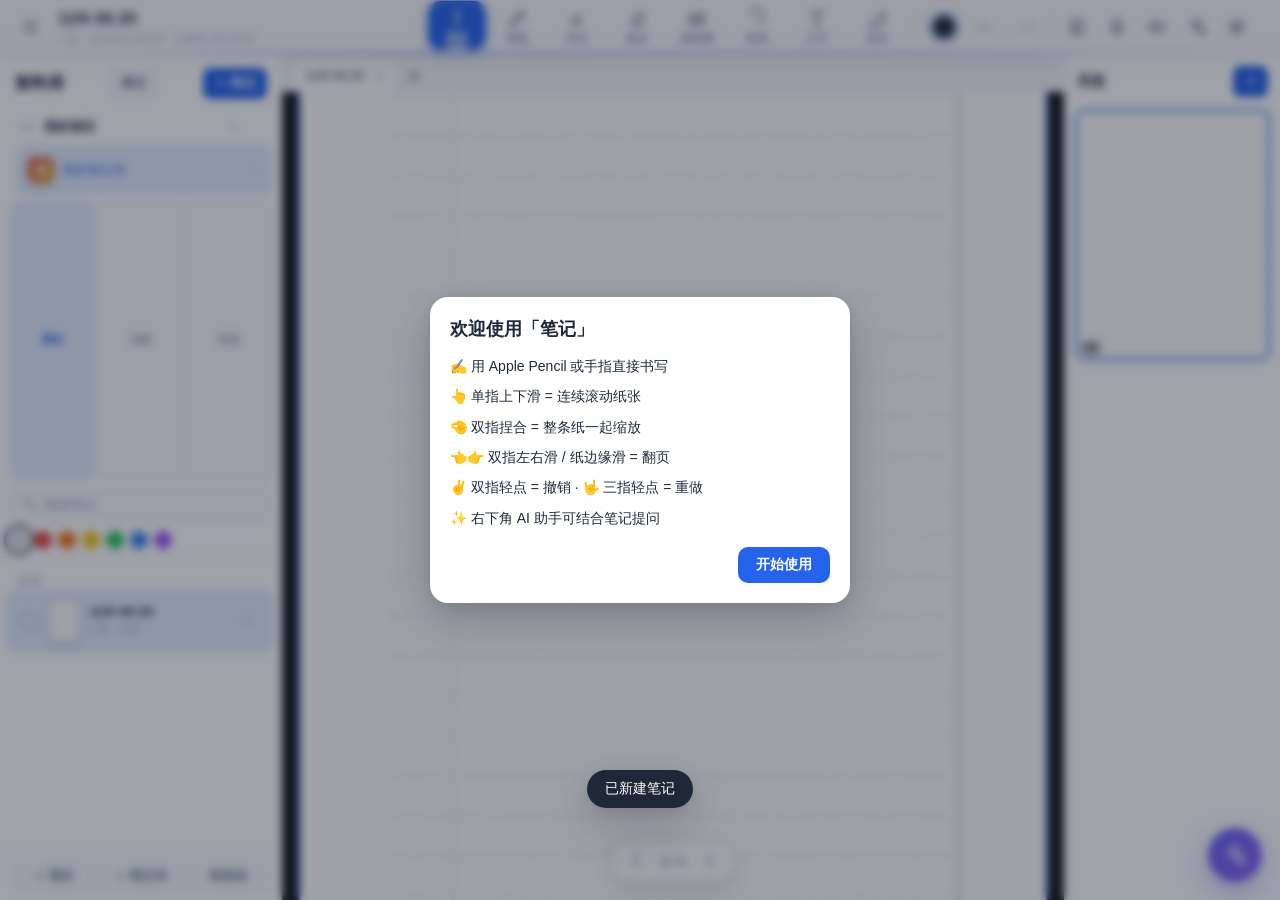
==== commit b3bfb387: "v5.78 深入 Notability：AI 面板一键清空对话" ====
--- a/index.html
+++ b/index.html
@@ -336,6 +336,7 @@
     <div class="ai-head">
       <span class="ai-title" id="aiTitle">DeepSeek</span>
       <span class="ai-model" id="aiModel">DeepSeek</span>
+      <button id="aiClear" class="icon-btn sm" title="清空对话" aria-label="清空对话"><svg viewBox="0 0 24 24" class="ic"><path d="M4 7h16M10 11v6M14 11v6M6 7l1 13h10l1-13M9 7V4h6v3"/></svg></button>
       <button id="aiClose" class="icon-btn sm" aria-label="关闭"><svg viewBox="0 0 24 24" class="ic"><path d="M6.2 6.2l11.6 11.6M17.8 6.2L6.2 17.8"/></svg></button>
     </div>
     <div class="ai-msgs" id="aiMsgs"></div>
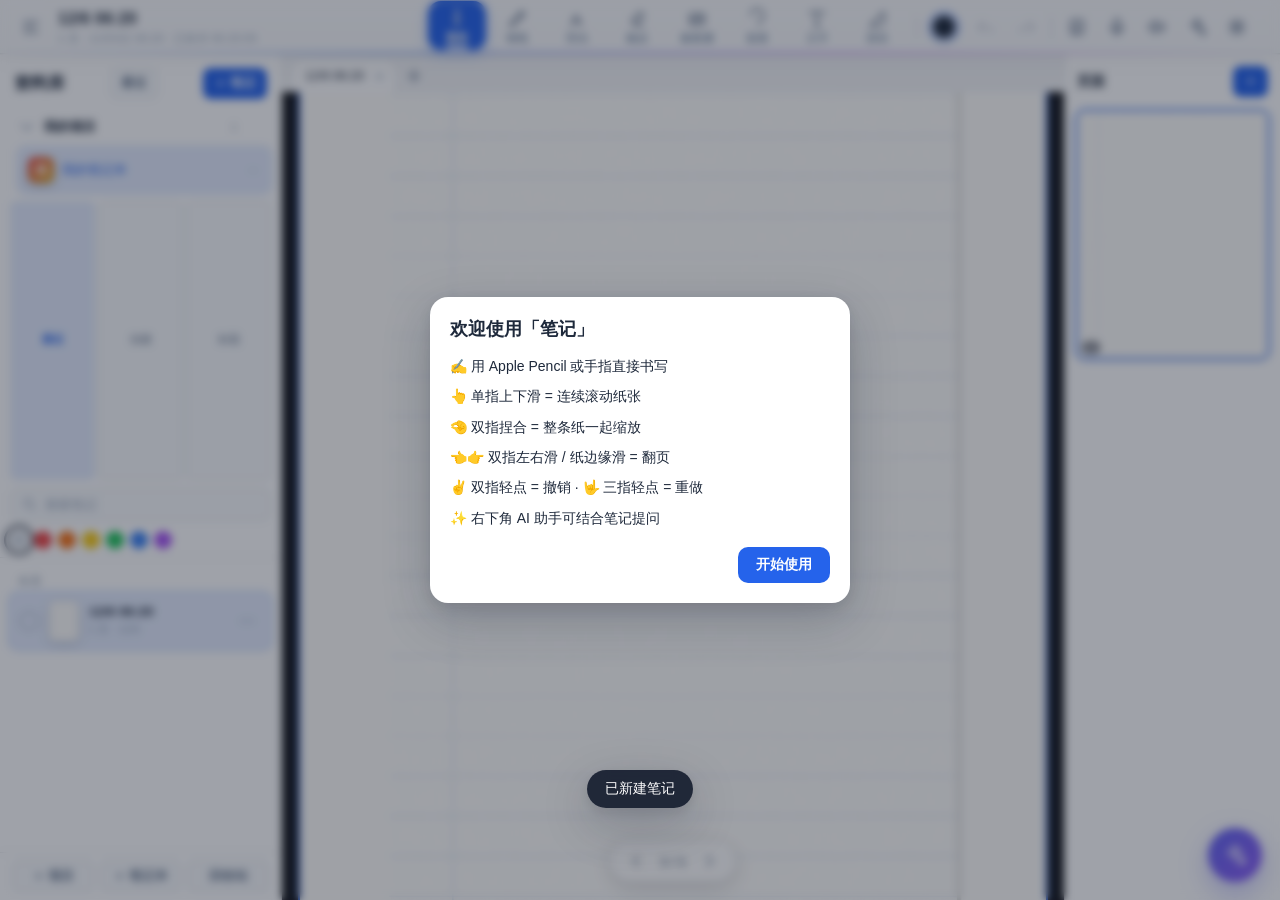
==== commit 50b92486: "v5.81 深入 Notability：AI 生成中状态与输入保护" ====
--- a/index.html
+++ b/index.html
@@ -342,6 +342,7 @@
     <div class="ai-msgs" id="aiMsgs"></div>
     <div class="ai-input-row">
       <textarea id="aiInput" rows="2" placeholder="向 AI 提问，可结合当前笔记内容…"></textarea>
+      <span id="aiStatus" class="ai-status"></span>
       <button id="aiSend" class="mini-btn primary">发送</button>
     </div>
     <p class="ai-hint">需要电脑端服务器运行，并在 ai-config.json 里配置 DeepSeek API Key</p>
--- a/css/app.css
+++ b/css/app.css
@@ -1012,6 +1012,7 @@
 .ai-acts { display: flex; gap: 6px; margin-top: 6px; }
 .ai-act { font-size: 11px; padding: 3px 8px; border-radius: 6px; border: 1px solid var(--border); background: var(--bg-elev); color: var(--text-2); cursor: pointer; }
 .ai-act:hover { color: var(--accent); border-color: var(--accent); }
+.ai-status { font-size: 11px; color: var(--accent); align-self: center; }
 .ai-msg { display: flex; flex-direction: column; }
 .ai-msg.user { justify-content: flex-end; }
 .ai-bubble {
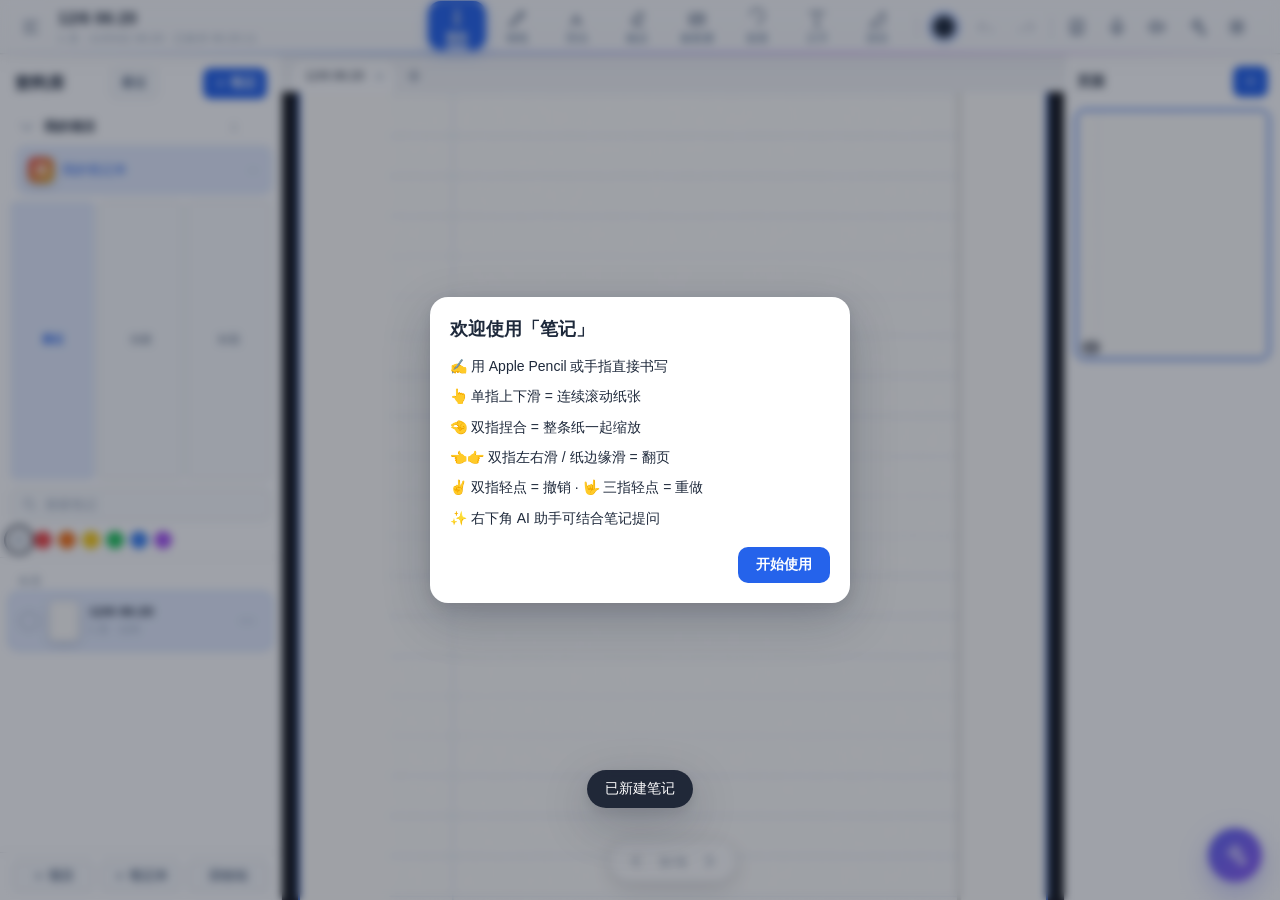
==== commit 4edf9f50: "v5.83 深入 Notability：复制选中文字为纯文本" ====
--- a/index.html
+++ b/index.html
@@ -355,6 +355,7 @@
   <div id="selBar" class="sel-bar hidden">
     <button id="selRotate" class="mini-btn">旋转</button>
     <button id="selCopy" class="mini-btn">复制</button>
+    <button id="selCopyText" class="mini-btn">复制文字</button>
     <button id="selCrop" class="mini-btn">裁剪</button>
     <button id="selExport" class="mini-btn">导出图片</button>
     <button id="selReplace" class="mini-btn">替换</button>
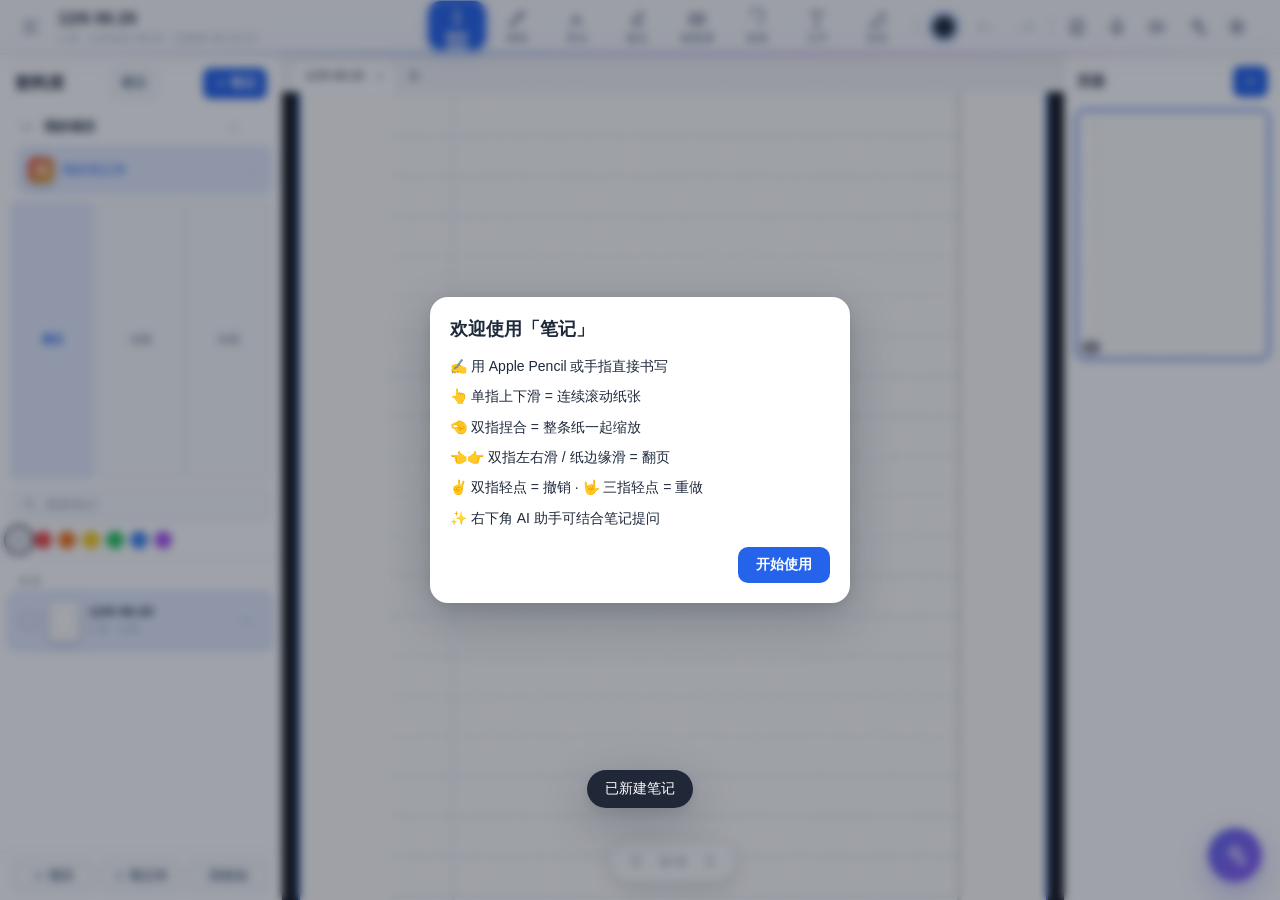
==== commit 4adc1231: "v5.86 深入 Notability：演示批注一键清除" ====
--- a/index.html
+++ b/index.html
@@ -319,6 +319,7 @@
         <button class="pres-swatch" data-c="white" style="background:#f8fafc" aria-label="白色"></button>
       </div>
       <button id="presPen" class="icon-btn sm" title="演示批注">✏️</button>
+      <button id="presClearMark" class="icon-btn sm" title="清除批注" aria-label="清除批注"><svg viewBox="0 0 24 24" class="ic"><path d="M4 7h16M10 11v6M14 11v6M6 7l1 13h10l1-13M9 7V4h6v3"/></svg></button>
       <button id="presPrev" class="icon-btn sm" aria-label="上一页"><svg viewBox="0 0 24 24" class="ic"><path d="M14.5 6l-6 6 6 6"/></svg></button>
       <button id="presPlay" class="icon-btn sm" title="自动播放" aria-label="自动播放">▶</button>
       <select id="presInterval" class="pres-interval" title="播放间隔">
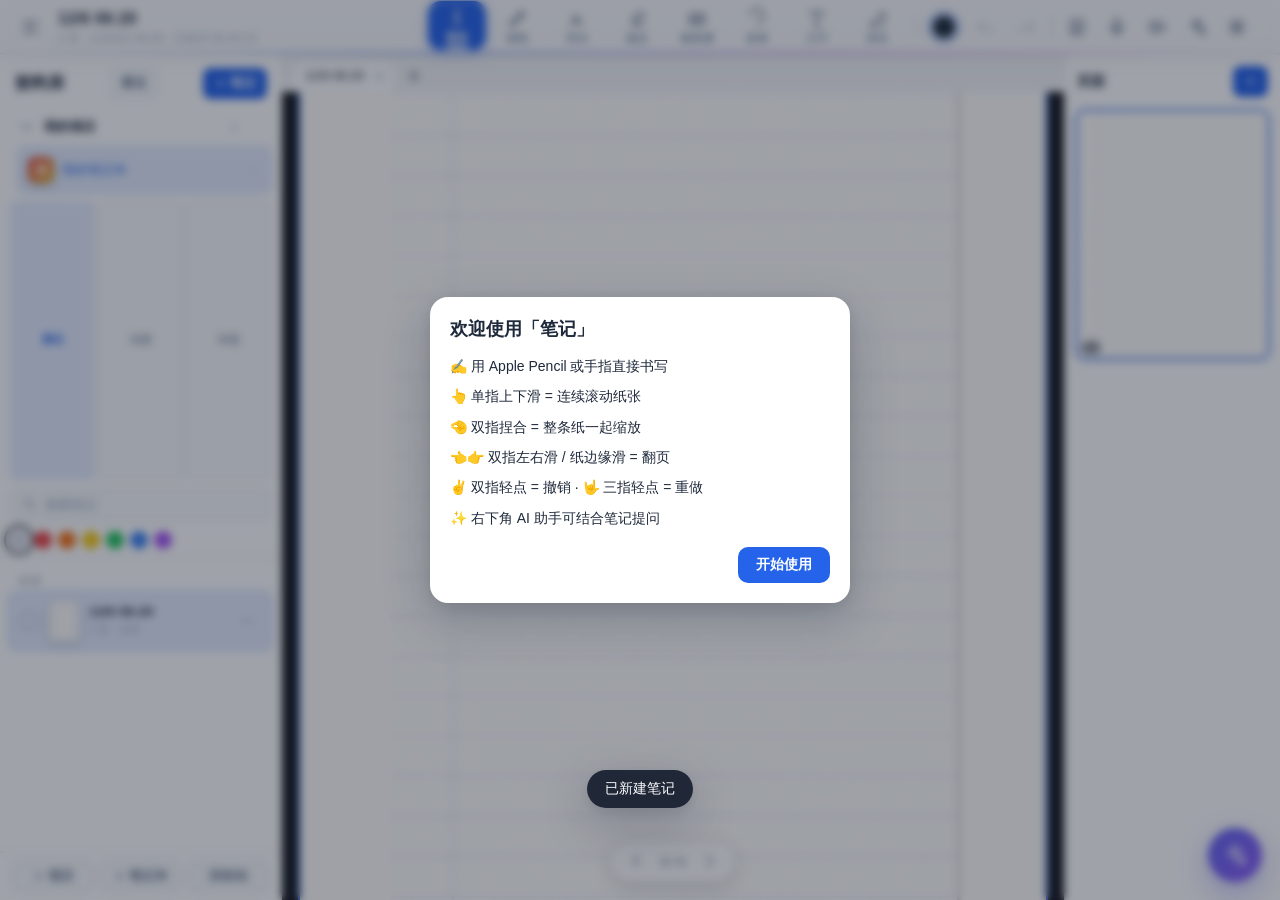
==== commit 9159b39f: "v5.88 深入 Notability：录音面板一键清空全部录音" ====
--- a/index.html
+++ b/index.html
@@ -377,6 +377,7 @@
     <div class="rec-head">
       <span class="rec-title">录音</span>
       <span class="rec-summary" id="recSummary"></span>
+      <button id="recClear" class="icon-btn sm" title="清空全部录音" aria-label="清空全部录音"><svg viewBox="0 0 24 24" class="ic"><path d="M4 7h16M10 11v6M14 11v6M6 7l1 13h10l1-13M9 7V4h6v3"/></svg></button>
       <button id="recClose" class="icon-btn sm" aria-label="关闭"><svg viewBox="0 0 24 24" class="ic"><path d="M6.2 6.2l11.6 11.6M17.8 6.2L6.2 17.8"/></svg></button>
     </div>
     <div class="rec-controls">
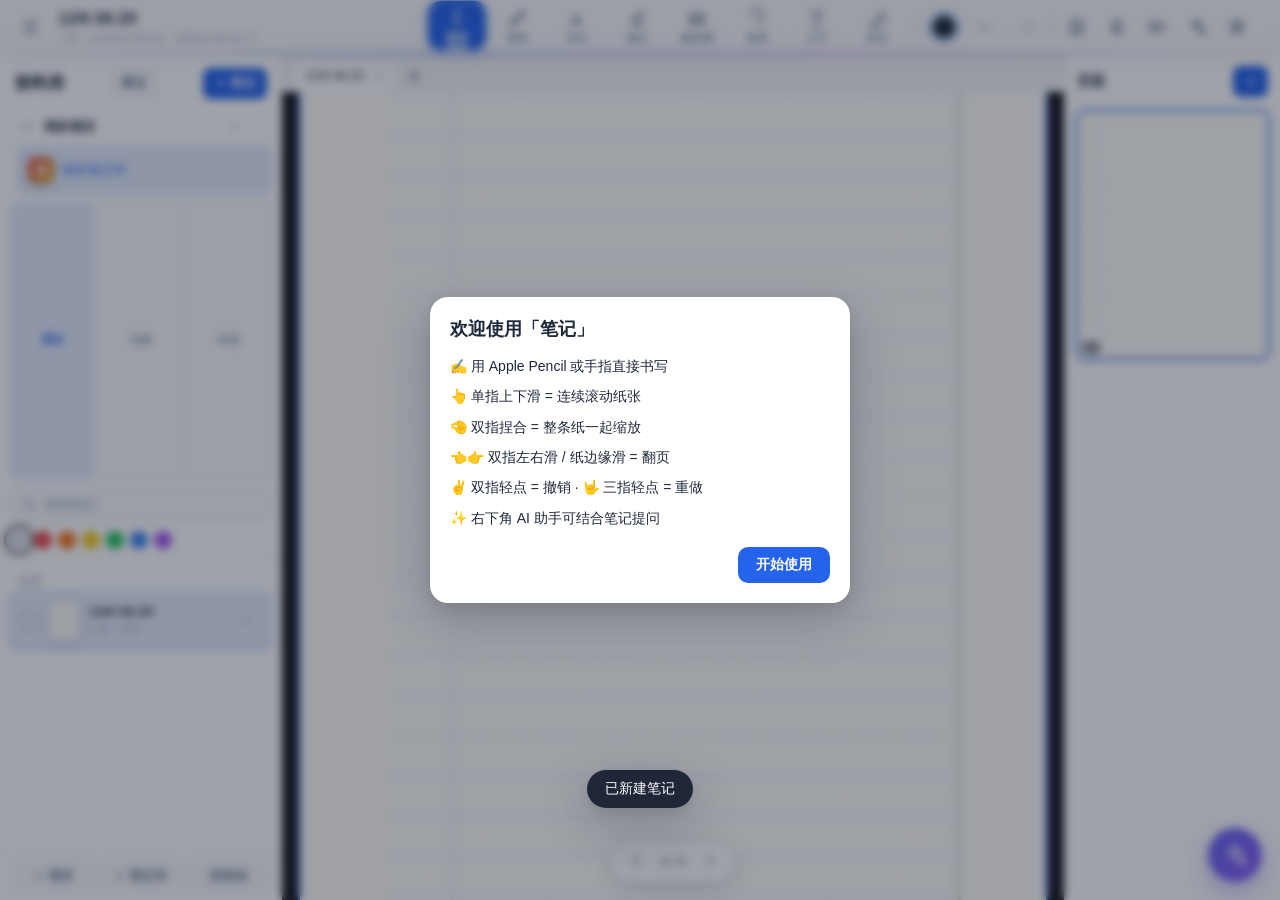
==== commit fbe542c1: "v5.91 深入 Notability：快捷键一览帮助（键盘/手势/演示）" ====
--- a/index.html
+++ b/index.html
@@ -298,6 +298,7 @@
           <div class="menu-sec-title">关于</div>
           <div class="set-row"><span class="set-label">版本</span><span id="appVersion" class="about-version">—</span></div>
           <button class="menu-item" data-action="about">关于「笔记」</button>
+          <button class="menu-item" data-action="shortcuts">快捷键一览</button>
         </section>
       </div>
     </div>
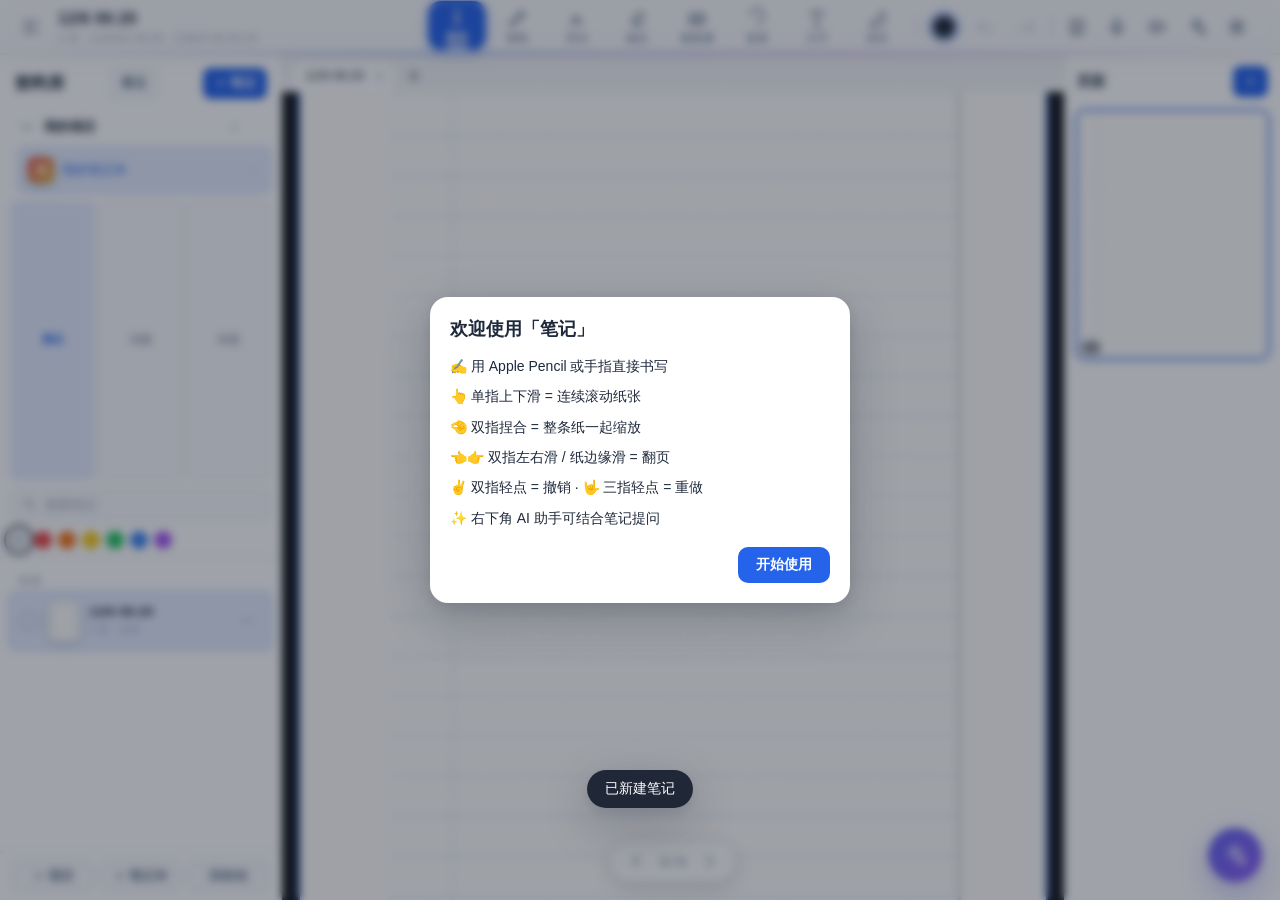
==== commit 4210cd47: "v5.92 深入 Notability：演示批注保存到页面" ====
--- a/index.html
+++ b/index.html
@@ -320,6 +320,7 @@
         <button class="pres-swatch" data-c="white" style="background:#f8fafc" aria-label="白色"></button>
       </div>
       <button id="presPen" class="icon-btn sm" title="演示批注">✏️</button>
+      <button id="presSave" class="icon-btn sm" title="保存批注到页面" aria-label="保存批注到页面"><svg viewBox="0 0 24 24" class="ic"><path d="M5 4h11l3 3v13H5zM8 4v5h7V4M8 15h8"/></svg></button>
       <button id="presClearMark" class="icon-btn sm" title="清除批注" aria-label="清除批注"><svg viewBox="0 0 24 24" class="ic"><path d="M4 7h16M10 11v6M14 11v6M6 7l1 13h10l1-13M9 7V4h6v3"/></svg></button>
       <button id="presPrev" class="icon-btn sm" aria-label="上一页"><svg viewBox="0 0 24 24" class="ic"><path d="M14.5 6l-6 6 6 6"/></svg></button>
       <button id="presPlay" class="icon-btn sm" title="自动播放" aria-label="自动播放">▶</button>
